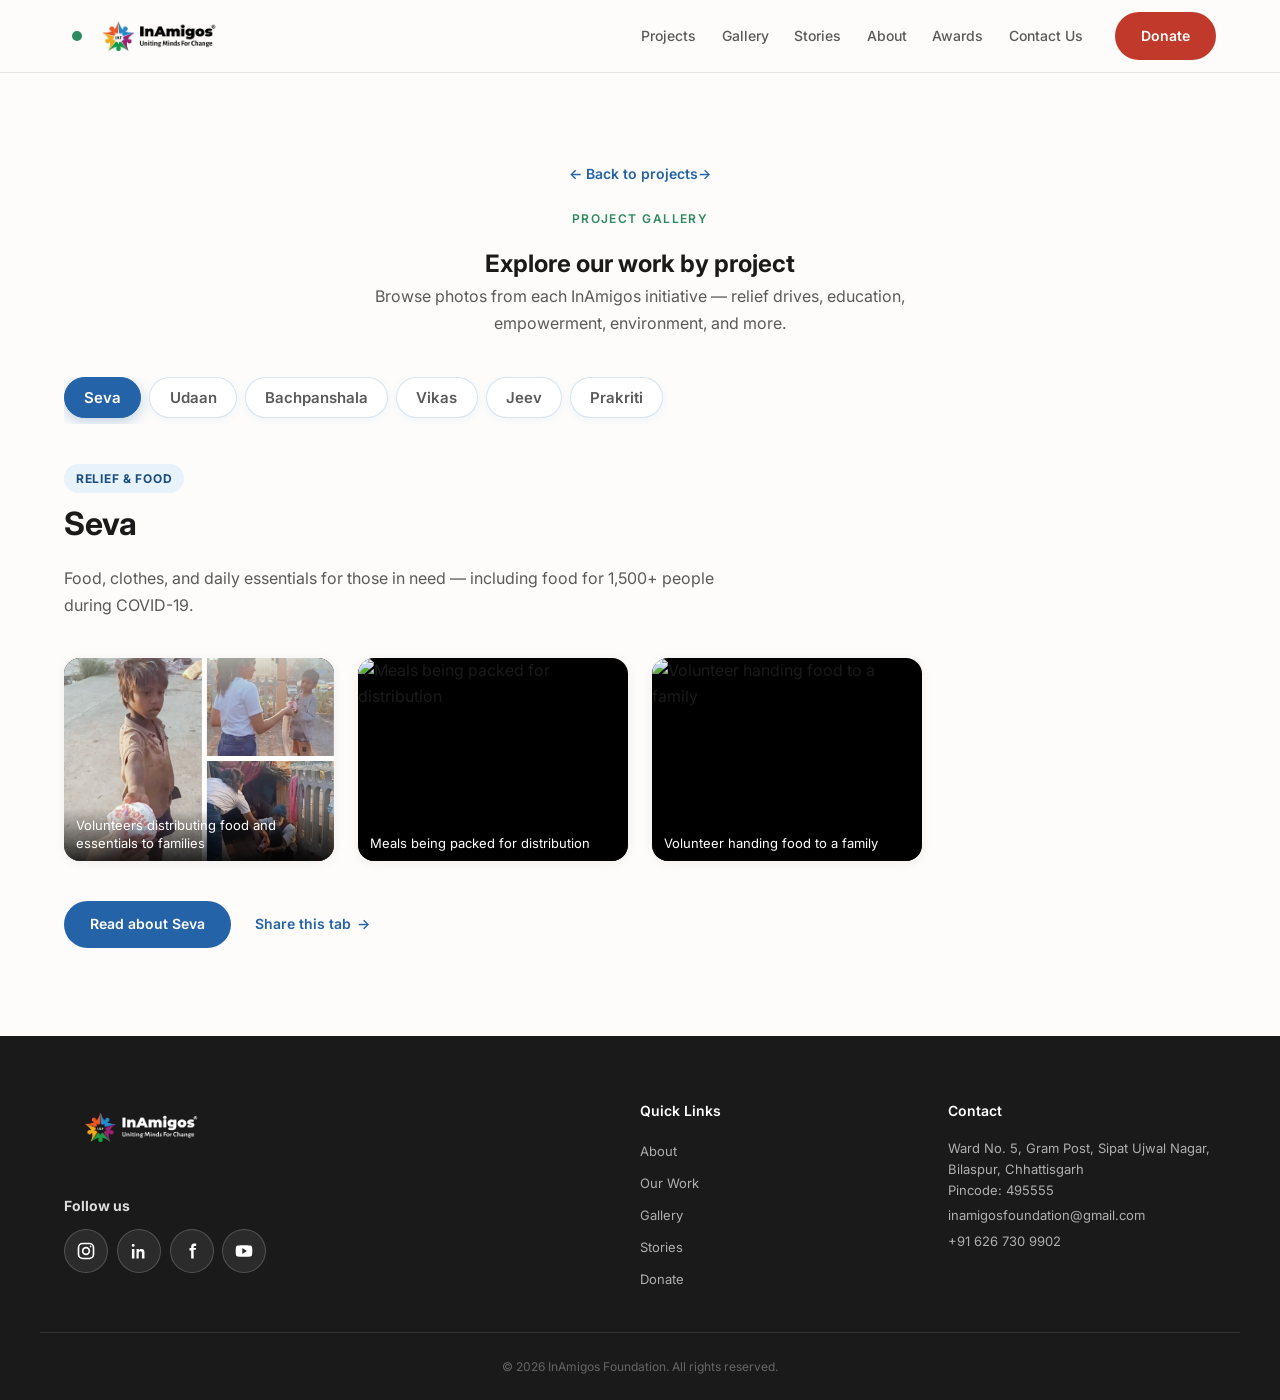
==== gallery.html @ 07117589 "Redesign project tiles, add gallery page, and highlight Join our community social section. Unify Wha" ====
<!doctype html>
<html lang="en">
    <head>
        <meta charset="UTF-8" />
        <meta name="viewport" content="width=device-width, initial-scale=1.0" />
        <meta
            name="description"
            content="Browse photos from InAmigos Foundation projects — relief, education, empowerment, environment, and more."
        />
        <title>Project Gallery — InAmigos Foundation</title>
        <link rel="stylesheet" href="styles.css" />
        <link rel="preconnect" href="https://fonts.googleapis.com" />
        <link rel="preconnect" href="https://fonts.gstatic.com" crossorigin />
        <link
            href="https://fonts.googleapis.com/css2?family=Inter:wght@400;500;600;700&display=swap"
            rel="stylesheet"
        />
    </head>
    <body>
        <a class="skip-link" href="#main-content">Skip to main content</a>

        <header class="site-header">
            <nav class="nav container" aria-label="Primary navigation">
                <a class="nav__logo" href="index.html" aria-label="InAmigos — Home">
                    <span class="nav__logo-mark" aria-hidden="true"></span>
                    <img
                        src="./assets/logo/logo-light.png"
                        alt="InAmigos Foundation logo"
                        class="logo"
                    />
                </a>

                <div class="nav__right">
                    <ul class="nav__links">
                        <li><a href="index.html#projects">Projects</a></li>
                        <li><a href="gallery.html" aria-current="page">Gallery</a></li>
                        <li><a href="stories.html">Stories</a></li>
                        <li><a href="index.html#about">About</a></li>
                        <li><a href="index.html#awards">Awards</a></li>
                        <li><a href="index.html#contact">Contact Us</a></li>
                    </ul>
                    <a href="index.html#donate-form" class="btn btn--pill btn--red"
                        >Donate</a
                    >
                </div>

                <button
                    class="nav__menu-btn"
                    aria-label="Open menu"
                    aria-expanded="false"
                    aria-controls="mobile-menu"
                    type="button"
                >
                    <span></span><span></span><span></span>
                </button>
            </nav>

            <div class="mobile-menu" id="mobile-menu" hidden>
                <ul class="mobile-menu__links">
                    <li><a href="index.html">Home</a></li>
                    <li><a href="index.html#projects">Projects</a></li>
                    <li><a href="gallery.html">Gallery</a></li>
                    <li><a href="stories.html">Stories</a></li>
                    <li><a href="index.html#about">About</a></li>
                    <li><a href="index.html#awards">Awards</a></li>
                    <li><a href="index.html#contact">Contact Us</a></li>
                </ul>
                <a
                    href="index.html#donate-form"
                    class="btn btn--pill btn--red btn--block"
                    >Donate</a
                >
            </div>
        </header>

        <main id="main-content">
            <!--
                Tabs and photos are generated from PROJECTS in projects-data.js.
                To add photos: use each project's "gallery" field.
            -->
            <section
                class="section gallery-page"
                aria-labelledby="gallery-page-heading"
            >
                <div class="container">
                    <header
                        class="section__header section__header--center gallery-page__header"
                    >
                        <a class="gallery-page__back link-arrow" href="index.html#projects"
                            >← Back to projects</a
                        >
                        <div id="gallery-page-header"></div>
                    </header>

                    <nav
                        id="gallery-tabs"
                        class="gallery-tabs"
                        role="tablist"
                        aria-label="Project gallery tabs"
                    ></nav>

                    <div id="gallery-panels" class="gallery-panels"></div>
                </div>
            </section>
        </main>

        <footer class="site-footer">
            <div class="container footer__inner">
                <div class="footer__brand">
                    <a class="nav__logo" href="index.html" aria-label="InAmigos — Home">
                        <img
                            src="./assets/logo/logo-dark.jpg"
                            alt="InAmigos Foundation logo"
                            class="logo logo--footer"
                        />
                    </a>
                    <div id="footer-social" class="footer__social"></div>
                </div>
                <div class="footer__links">
                    <h3>Quick Links</h3>
                    <ul>
                        <li><a href="index.html#about">About</a></li>
                        <li><a href="index.html#projects">Our Work</a></li>
                        <li><a href="gallery.html">Gallery</a></li>
                        <li><a href="stories.html">Stories</a></li>
                        <li><a href="index.html#donate-form">Donate</a></li>
                    </ul>
                </div>
                <div class="footer__contact">
                    <h3>Contact</h3>
                    <address>
                        <p>
                            Ward No. 5, Gram Post, Sipat Ujwal Nagar,<br />
                            Bilaspur, Chhattisgarh<br />
                            Pincode: 495555
                        </p>
                        <p>
                            <a href="mailto:inamigosfoundation@gmail.com"
                                >inamigosfoundation@gmail.com</a
                            >
                        </p>
                        <p><a href="tel:+916267309902">+91 626 730 9902</a></p>
                    </address>
                </div>
            </div>
            <div class="footer__bottom container">
                <p>&copy; 2026 InAmigos Foundation. All rights reserved.</p>
            </div>
        </footer>

        <script src="./projects-data.js"></script>
        <script src="./scripts.js"></script>
        <script src="./gallery-page.js"></script>
    </body>
</html>
---- styles.css ----
/* ==========================================================================
   KindRoot — NGO Awareness (Bento Grid + KindRoot-inspired UI)
   ========================================================================== */

/* --- Design Tokens (Color Psychology) --- */
:root {
    /* Green — growth, hope, sustainability */
    --color-green: #2d8a5e;
    --color-green-light: #e8f5ef;
    --color-green-dark: #1f6b47;

    /* Blue — trust, calm, reliability */
    --color-blue: #2563a8;
    --color-blue-light: #e8f2fa;
    --color-blue-dark: #1a4d80;

    /* Yellow — optimism, warmth, empowerment */
    --color-yellow: #d4a017;
    --color-yellow-light: #fef9e7;
    --color-yellow-dark: #b8860b;

    /* Red — urgency, compassion, action */
    --color-red: #c0392b;
    --color-red-light: #fdecea;
    --color-red-dark: #962d22;

    /* Light accent tints — for colored text over dark photos */
    --accent-text-green: #79e3ad;
    --accent-text-blue: #8cc2f7;
    --accent-text-yellow: #ffd24d;
    --accent-text-red: #ff9d90;

    /* Black — authority, professionalism */
    --color-black: #1a1a1a;
    --color-black-soft: #2d2d2d;

    --color-bg: #fdfcfb;
    --color-bg-white: #ffffff;
    --color-text: var(--color-black);
    --color-text-muted: #5a5a5a;
    --color-text-light: #888888;
    --color-dark: var(--color-black);
    --color-border: #e5e5e5;

    --font: "Inter", system-ui, sans-serif;

    --space-xs: 0.5rem;
    --space-sm: 1rem;
    --space-md: 1.5rem;
    --space-lg: 2.5rem;
    --space-xl: 4rem;
    --space-2xl: 5.5rem;

    --radius-sm: 8px;
    --radius-md: 16px;
    --radius-lg: 24px;
    --radius-pill: 999px;

    --max-width: 1200px;
    --header-height: 72px;
    --breadcrumb-height: 44px;
    --header-offset: var(--header-height);

    --transition: 0.25s ease;
    --shadow-sm: 0 2px 12px rgba(0, 0, 0, 0.06);
    --shadow-md: 0 8px 32px rgba(0, 0, 0, 0.08);
}

/* --- Reset & Base --- */
*,
*::before,
*::after {
    box-sizing: border-box;
    margin: 0;
    padding: 0;
}

html {
    scroll-behavior: smooth;
    scroll-padding-top: var(--header-offset);
}

body {
    font-family: var(--font);
    font-size: 1rem;
    line-height: 1.6;
    color: var(--color-text);
    background-color: var(--color-bg);
    -webkit-font-smoothing: antialiased;
}

img {
    display: block;
    max-width: 100%;
    height: auto;
}

a {
    color: inherit;
    text-decoration: none;
}

ul {
    list-style: none;
}

address {
    font-style: normal;
}

.visually-hidden {
    position: absolute;
    width: 1px;
    height: 1px;
    padding: 0;
    margin: -1px;
    overflow: hidden;
    clip: rect(0, 0, 0, 0);
    white-space: nowrap;
    border: 0;
}

/* --- Accessibility --- */
.skip-link {
    position: fixed;
    top: var(--space-sm);
    left: var(--space-sm);
    z-index: 10000;
    padding: 0.5rem 0.85rem;
    background: var(--color-blue-dark);
    color: var(--color-bg-white);
    border-radius: var(--radius-sm);
    font-size: 0.875rem;
    font-weight: 600;
    text-decoration: none;
    box-shadow: 0 4px 16px rgba(26, 77, 128, 0.25);
    clip: rect(0 0 0 0);
    clip-path: inset(50%);
    width: 1px;
    height: 1px;
    overflow: hidden;
    white-space: nowrap;
    border: 0;
}

.skip-link:focus-visible {
    clip: auto;
    clip-path: none;
    width: auto;
    height: auto;
    overflow: visible;
    white-space: normal;
}

/* --- Layout --- */
.container {
    width: 100%;
    max-width: var(--max-width);
    margin-inline: auto;
    padding-inline: var(--space-md);
}

.section {
    padding-block: var(--space-2xl);
}

.section__header {
    max-width: 560px;
    margin-bottom: var(--space-xl);
}

.section__header--center {
    max-width: 600px;
    margin-inline: auto;
    text-align: center;
}

.eyebrow {
    font-size: 0.75rem;
    font-weight: 600;
    letter-spacing: 0.12em;
    text-transform: uppercase;
    color: var(--color-green);
    margin-bottom: var(--space-sm);
}

.section__header h2,
.hero h1,
.cta__content h2 {
    font-size: clamp(1.875rem, 4vw, 2.75rem);
    font-weight: 700;
    line-height: 1.15;
    letter-spacing: -0.02em;
    margin-bottom: var(--space-sm);
}

.section__intro {
    font-size: 1rem;
    color: var(--color-text-muted);
    line-height: 1.7;
}

/* --- Buttons & Links --- */
.btn {
    display: inline-flex;
    align-items: center;
    justify-content: center;
    gap: 0.5rem;
    font-family: var(--font);
    font-size: 0.875rem;
    font-weight: 600;
    border: 2px solid transparent;
    cursor: pointer;
    transition:
        background-color var(--transition),
        color var(--transition),
        border-color var(--transition),
        transform var(--transition);
}

.btn--block {
    width: 100%;
}

.btn:hover {
    transform: translateY(-1px);
}

.btn--pill {
    padding: 0.65rem 1.5rem;
    border-radius: var(--radius-pill);
}

.btn--dark {
    background-color: var(--color-black);
    color: var(--color-bg-white);
}

.btn--dark:hover {
    background-color: var(--color-black-soft);
    color: var(--color-bg-white);
}

.btn--red {
    background-color: var(--color-red);
    color: var(--color-bg-white);
}

.btn--red:hover {
    background-color: var(--color-red-dark);
    color: var(--color-bg-white);
}

.btn--green {
    background-color: var(--color-green);
    color: var(--color-bg-white);
}

.btn--green:hover {
    background-color: var(--color-green-dark);
    color: var(--color-bg-white);
}

.btn--blue {
    background-color: var(--color-blue);
    color: var(--color-bg-white);
}

.btn--blue:hover {
    background-color: var(--color-blue-dark);
    color: var(--color-bg-white);
}

.btn--yellow {
    background-color: var(--color-yellow);
    color: var(--color-black);
}

.btn--yellow:hover {
    background-color: var(--color-yellow-dark);
    color: var(--color-black);
}

.btn--outline {
    background-color: transparent;
    color: var(--color-black);
    border-color: var(--color-border);
}

.btn--outline:hover {
    border-color: var(--color-black);
    color: var(--color-black);
}

.link-arrow {
    display: inline-flex;
    align-items: center;
    gap: 0.35rem;
    font-size: 0.875rem;
    font-weight: 600;
    color: var(--color-blue);
    transition:
        gap var(--transition),
        color var(--transition);
}

.link-arrow::after {
    content: "→";
    transition: transform var(--transition);
}

.link-arrow:hover {
    gap: 0.6rem;
    color: var(--color-green-dark);
}

.link-arrow:hover::after {
    transform: translateX(2px);
}

.link-arrow--light {
    color: var(--color-bg-white);
}

/* --- Header --- */
.site-header {
    position: sticky;
    top: 0;
    z-index: 100;
    background-color: rgba(253, 252, 251, 0.92);
    backdrop-filter: blur(12px);
    border-bottom: 1px solid var(--color-border);
}

.nav {
    display: flex;
    align-items: center;
    justify-content: space-between;
    height: var(--header-height);
    gap: var(--space-md);
}

.nav__logo {
    display: flex;
    align-items: center;
    gap: 0.5rem;
    min-height: 44px;
    min-width: 44px;
    padding: 0.35rem 0.5rem;
    font-size: 1.25rem;
    font-weight: 700;
    letter-spacing: -0.02em;
    color: var(--color-black);
    border-radius: var(--radius-sm);
}

.nav__logo-mark {
    width: 10px;
    height: 10px;
    border-radius: 50%;
    background-color: var(--color-green);
    flex-shrink: 0;
}

.nav__logo:hover {
    opacity: 0.75;
}

.nav__links {
    display: flex;
    align-items: center;
    gap: clamp(1rem, 2vw, var(--space-lg));
}

.nav__links a {
    font-size: 0.875rem;
    font-weight: 500;
    white-space: nowrap;
    color: var(--color-text-muted);
    transition: color var(--transition);
}

.nav__links a:hover {
    color: var(--color-green);
}

.nav__label {
    font-size: 0.875rem;
    font-weight: 500;
    white-space: nowrap;
    color: var(--color-text-muted);
    opacity: 0.72;
    cursor: default;
    user-select: none;
}

.nav__right {
    display: flex;
    align-items: center;
    gap: clamp(1rem, 2.5vw, var(--space-lg));
}

.nav__menu-btn {
    display: none;
    flex-direction: column;
    justify-content: center;
    gap: 4px;
    width: 42px;
    height: 42px;
    padding: 0;
    background: none;
    border: 1px solid var(--color-border);
    border-radius: 50%;
    cursor: pointer;
    justify-self: end;
}

.nav__menu-btn span {
    display: block;
    width: 18px;
    height: 2px;
    border-radius: 2px;
    margin-inline: auto;
    background-color: var(--color-text);
    transition:
        transform var(--transition),
        opacity var(--transition);
}

.nav__menu-btn.is-open span:nth-child(1) {
    transform: translateY(6px) rotate(45deg);
}

.nav__menu-btn.is-open span:nth-child(2) {
    opacity: 0;
}

.nav__menu-btn.is-open span:nth-child(3) {
    transform: translateY(-6px) rotate(-45deg);
}

/* --- Mobile dropdown menu --- */
.mobile-menu {
    padding: var(--space-md) var(--space-md) var(--space-lg);
    background-color: var(--color-bg-white);
    border-bottom: 1px solid var(--color-border);
    box-shadow: var(--shadow-md);
}

.mobile-menu[hidden] {
    display: none;
}

.mobile-menu__links {
    display: flex;
    flex-direction: column;
    gap: 0.25rem;
    margin-bottom: var(--space-md);
}

.mobile-menu__links a {
    display: block;
    padding: 0.65rem 0.5rem;
    font-size: 1rem;
    font-weight: 500;
    color: var(--color-text);
    border-radius: var(--radius-sm);
    transition:
        background-color var(--transition),
        color var(--transition);
}

.mobile-menu__links a:hover {
    background-color: var(--color-green-light);
    color: var(--color-green-dark);
}

.mobile-menu__links .nav__label {
    display: block;
    padding: 0.65rem 0.5rem;
    font-size: 1rem;
    font-weight: 500;
    color: var(--color-text-muted);
    opacity: 0.72;
    cursor: default;
    user-select: none;
}

/* --- Mobile section breadcrumbs --- */
.section-breadcrumbs {
    display: none;
}

.section-breadcrumbs__scroll {
    position: relative;
    overflow-x: auto;
    overflow-y: hidden;
    -webkit-overflow-scrolling: touch;
    scrollbar-width: none;
    mask-image: linear-gradient(
        to right,
        transparent,
        #000 12px,
        #000 calc(100% - 12px),
        transparent
    );
}

.section-breadcrumbs__scroll::-webkit-scrollbar {
    display: none;
}

.section-breadcrumbs__list {
    display: flex;
    align-items: center;
    gap: 0.35rem;
    min-width: min-content;
    padding: 0.45rem var(--space-md);
    margin: 0;
    list-style: none;
}

.section-breadcrumbs__item {
    flex-shrink: 0;
}

.section-breadcrumbs__link {
    display: inline-flex;
    align-items: center;
    min-height: 32px;
    padding: 0.35rem 0.75rem;
    font-size: 0.75rem;
    font-weight: 600;
    letter-spacing: 0.02em;
    white-space: nowrap;
    color: var(--color-text-muted);
    background: rgba(255, 255, 255, 0.7);
    border: 1px solid var(--color-border);
    border-radius: var(--radius-pill);
    transition:
        color var(--transition),
        background var(--transition),
        border-color var(--transition),
        box-shadow var(--transition);
}

.section-breadcrumbs__link:hover {
    color: var(--color-green-dark);
    border-color: rgba(45, 138, 94, 0.35);
}

.section-breadcrumbs__link.is-active {
    color: var(--color-bg-white);
    background: linear-gradient(
        135deg,
        var(--color-green) 0%,
        var(--color-green-dark) 100%
    );
    border-color: transparent;
    box-shadow: 0 4px 14px rgba(45, 138, 94, 0.28);
}

.section-breadcrumbs__sep {
    flex-shrink: 0;
    font-size: 0.6875rem;
    font-weight: 700;
    color: var(--color-text-light);
    opacity: 0.55;
    user-select: none;
    pointer-events: none;
}

/* --- Hero --- */
.hero {
    position: relative;
    overflow: hidden;
    padding-block: var(--space-lg) var(--space-xl);
    background: linear-gradient(
        128deg,
        var(--color-yellow-light) 0%,
        #fdfbf5 35%,
        var(--color-blue-light) 100%
    );
}

.hero--split::before {
    content: "";
    position: absolute;
    inset: 0;
    pointer-events: none;
    background:
        radial-gradient(
            ellipse 65% 55% at 12% 45%,
            rgba(255, 210, 77, 0.28) 0%,
            transparent 68%
        ),
        radial-gradient(
            ellipse 55% 50% at 88% 55%,
            rgba(37, 99, 168, 0.12) 0%,
            transparent 70%
        );
}

.hero--split {
    display: flex;
    align-items: center;
}

.hero__split {
    position: relative;
    z-index: 1;
    display: grid;
    grid-template-columns: 1fr 1fr;
    align-items: start;
    gap: clamp(1.25rem, 4vw, 3rem);
}

.hero__content {
    position: relative;
    max-width: 38rem;
    padding: clamp(1.25rem, 3vw, 2rem);
    background: rgba(255, 255, 255, 0.88);
    backdrop-filter: blur(10px);
    border-radius: var(--radius-lg);
    border: 1px solid rgba(192, 57, 43, 0.12);
    box-shadow: 0 20px 50px rgba(192, 57, 43, 0.1);
}

.hero__content::after {
    content: "";
    position: absolute;
    left: 0;
    top: 0;
    bottom: 0;
    width: 5px;
    border-radius: var(--radius-lg) 0 0 var(--radius-lg);
    background: linear-gradient(
        180deg,
        var(--color-red) 0%,
        var(--color-yellow) 100%
    );
    pointer-events: none;
}

/* Blue chip = trust; yellow dot = optimism (Von Restorff — distinct marker) */
.hero__eyebrow {
    display: inline-flex;
    align-items: center;
    gap: 0.5rem;
    margin-bottom: var(--space-md);
    padding: 0.45rem 1rem;
    font-size: 0.8125rem;
    font-weight: 700;
    letter-spacing: 0.08em;
    text-transform: uppercase;
    color: var(--color-blue-dark);
    background: linear-gradient(
        135deg,
        #fff 0%,
        var(--color-blue-light) 100%
    );
    border: 1px solid rgba(37, 99, 168, 0.25);
    border-radius: var(--radius-pill);
    box-shadow: 0 4px 16px rgba(37, 99, 168, 0.12);
}

.hero__eyebrow-dot {
    width: 8px;
    height: 8px;
    border-radius: 50%;
    background-color: var(--color-yellow);
    box-shadow: 0 0 0 4px rgba(255, 210, 77, 0.35);
    animation: hero-pulse-dot 2.5s ease-in-out infinite;
}

@keyframes hero-pulse-dot {
    0%,
    100% {
        transform: scale(1);
        opacity: 1;
    }
    50% {
        transform: scale(1.25);
        opacity: 0.9;
    }
}

.hero__content h1 {
    font-size: clamp(2.35rem, 6vw, 4.25rem);
    font-weight: 800;
    line-height: 1;
    letter-spacing: -0.04em;
    margin-bottom: var(--space-md);
}

/* Red primer = urgency to act; yellow payoff = optimistic reward (peak-end rule) */
.hero__heading-line {
    display: inline-block;
    font-size: 0.42em;
    font-weight: 800;
    letter-spacing: 0.14em;
    text-transform: uppercase;
    margin-bottom: 0.45em;
}

.hero__heading-line--action {
    padding: 0.35em 0.85em 0.35em 0.75em;
    color: var(--color-red-dark);
    background: linear-gradient(
        135deg,
        var(--color-red-light) 0%,
        #fff 55%,
        rgba(255, 210, 77, 0.2) 100%
    );
    border: 2px solid rgba(192, 57, 43, 0.35);
    border-left: 4px solid var(--color-red);
    border-radius: var(--radius-pill);
    box-shadow:
        0 4px 18px rgba(192, 57, 43, 0.22),
        inset 0 1px 0 rgba(255, 255, 255, 0.85);
}

.hero__heading-line--action::before {
    content: "●";
    display: inline-block;
    margin-right: 0.45em;
    font-size: 0.55em;
    color: var(--color-red);
    vertical-align: middle;
    animation: hero-pulse-dot 2.5s ease-in-out infinite;
}

/* Yellow block = Von Restorff salience; red ring = urgency anchor */
.hero__heading-accent {
    display: block;
    line-height: 1.02;
    margin-top: 0.05em;
}

.hero__heading-accent-inner {
    display: inline-block;
    padding: 0.08em 0.38em 0.12em;
    font-size: 1.05em;
    font-weight: 900;
    letter-spacing: -0.03em;
    text-transform: lowercase;
    border-radius: 0.18em;
    transform: rotate(-1.5deg);
}

.hero__heading-accent-inner--impact {
    color: var(--color-red-dark);
    background: linear-gradient(
        145deg,
        #fff176 0%,
        var(--color-yellow) 38%,
        #ffb300 100%
    );
    box-shadow:
        0 10px 32px rgba(212, 160, 23, 0.45),
        0 0 0 3px var(--color-red),
        inset 0 -3px 0 rgba(184, 134, 11, 0.35),
        inset 0 2px 0 rgba(255, 255, 255, 0.55);
    animation: hero-impact-glow 3s ease-in-out infinite;
}

@keyframes hero-impact-glow {
    0%,
    100% {
        box-shadow:
            0 10px 32px rgba(212, 160, 23, 0.45),
            0 0 0 3px var(--color-red),
            inset 0 -3px 0 rgba(184, 134, 11, 0.35),
            inset 0 2px 0 rgba(255, 255, 255, 0.55);
    }
    50% {
        box-shadow:
            0 14px 40px rgba(212, 160, 23, 0.55),
            0 0 0 3px var(--color-red),
            0 0 24px rgba(255, 210, 77, 0.45),
            inset 0 -3px 0 rgba(184, 134, 11, 0.35),
            inset 0 2px 0 rgba(255, 255, 255, 0.55);
    }
}

.hero__message {
    margin-bottom: var(--space-md);
    padding: var(--space-sm) var(--space-md);
    background: linear-gradient(
        135deg,
        rgba(232, 242, 250, 0.7) 0%,
        rgba(255, 255, 255, 0.9) 100%
    );
    border-left: 4px solid var(--color-blue);
    border-radius: 0 var(--radius-md) var(--radius-md) 0;
    box-shadow: 0 4px 16px rgba(37, 99, 168, 0.08);
}

.hero__subheading {
    font-size: clamp(1.125rem, 2.2vw, 1.3125rem);
    line-height: 1.75;
    color: #2a3530;
    margin: 0;
    max-width: none;
}

.hero__subheading .hero__highlight {
    font-weight: 800;
}

.hero__highlight--blue {
    color: var(--color-blue-dark);
    text-decoration: underline;
    text-decoration-color: rgba(37, 99, 168, 0.35);
    text-underline-offset: 3px;
}

.hero__highlight--yellow {
    color: #8a6508;
    padding: 0 0.15em;
    background: linear-gradient(
        to top,
        rgba(255, 210, 77, 0.65) 0%,
        rgba(255, 210, 77, 0.65) 55%,
        transparent 55%
    );
}

/* Specificity hook — causal arrow + short line (processing fluency) */
.hero__hook {
    display: flex;
    align-items: flex-start;
    gap: 0.5rem;
    margin-bottom: var(--space-lg);
    padding: 0.55rem 0.85rem;
    font-size: 0.9375rem;
    font-weight: 700;
    line-height: 1.5;
    color: var(--color-blue-dark);
    background: var(--color-yellow-light);
    border: 1px dashed rgba(212, 160, 23, 0.45);
    border-radius: var(--radius-md);
}

.hero__hook-icon {
    flex-shrink: 0;
    font-size: 1.125rem;
    font-weight: 800;
    color: var(--color-yellow-dark);
    line-height: 1.3;
}

.hero__actions {
    display: flex;
    flex-wrap: wrap;
    align-items: center;
    gap: var(--space-md);
}

/* --- Social banner (contextual mid-page + former hero strip) --- */
.social-banner {
    margin-top: var(--space-xl);
    padding: var(--space-md) var(--space-lg);
    background: rgba(255, 255, 255, 0.72);
    border: 1px solid rgba(37, 99, 168, 0.12);
    border-radius: var(--radius-lg);
    box-shadow: 0 4px 20px rgba(37, 99, 168, 0.06);
}

.social-banner--stories {
    grid-column: 1 / -1;
}

.social-banner--featured {
    margin-top: 0;
}

/* --- Follow the journey — standalone social section --- */
.social-section {
    position: relative;
    padding: clamp(2.5rem, 6vw, 4rem) 0;
    scroll-margin-top: var(--header-offset);
    background: linear-gradient(
        135deg,
        var(--color-green-light) 0%,
        rgba(255, 255, 255, 0.92) 42%,
        var(--color-blue-light) 100%
    );
    overflow: hidden;
    isolation: isolate;
}

.social-section::before,
.social-section::after {
    content: "";
    position: absolute;
    border-radius: 50%;
    pointer-events: none;
    z-index: 0;
}

.social-section::before {
    top: -4rem;
    left: -3rem;
    width: 14rem;
    height: 14rem;
    background: radial-gradient(
        circle,
        rgba(45, 138, 94, 0.18) 0%,
        transparent 70%
    );
}

.social-section::after {
    right: -2rem;
    bottom: -3rem;
    width: 16rem;
    height: 16rem;
    background: radial-gradient(
        circle,
        rgba(37, 99, 168, 0.14) 0%,
        transparent 72%
    );
}

.social-section .container {
    position: relative;
    z-index: 1;
}

.social-section .social-banner {
    position: relative;
    margin-top: 0;
    padding: clamp(1.75rem, 4vw, 2.85rem) clamp(1.35rem, 4vw, 3rem);
    background: rgba(255, 255, 255, 0.96);
    border: 2px solid rgba(45, 138, 94, 0.22);
    border-radius: calc(var(--radius-lg) + 4px);
    box-shadow:
        0 2px 4px rgba(0, 0, 0, 0.03),
        0 16px 40px rgba(37, 99, 168, 0.14),
        0 0 0 1px rgba(255, 255, 255, 0.65) inset;
    overflow: hidden;
    animation: social-section-enter 0.65s cubic-bezier(0.22, 1, 0.36, 1) both;
}

.social-section .social-banner__shine {
    position: absolute;
    inset: -40% -20%;
    background: linear-gradient(
        115deg,
        transparent 38%,
        rgba(255, 255, 255, 0.55) 50%,
        transparent 62%
    );
    transform: translateX(-120%) rotate(8deg);
    animation: social-section-shine 4.5s ease-in-out 1.2s infinite;
    pointer-events: none;
}

.social-section .social-banner__inner {
    position: relative;
    z-index: 1;
    display: flex;
    flex-direction: column;
    align-items: center;
    text-align: center;
    gap: var(--space-md);
}

.social-section__eyebrow {
    display: inline-flex;
    align-items: center;
    gap: 0.4rem;
    margin: 0 auto 0.15rem;
    padding: 0.38rem 0.9rem;
    font-size: 0.6875rem;
    font-weight: 700;
    letter-spacing: 0.12em;
    text-transform: uppercase;
    color: var(--color-green-dark);
    background: linear-gradient(
        135deg,
        rgba(45, 138, 94, 0.14) 0%,
        rgba(37, 99, 168, 0.1) 100%
    );
    border: 1px solid rgba(45, 138, 94, 0.28);
    border-radius: var(--radius-pill);
    box-shadow: 0 2px 10px rgba(45, 138, 94, 0.1);
}

.social-section__eyebrow::before {
    content: "";
    width: 7px;
    height: 7px;
    border-radius: 50%;
    background-color: var(--color-green);
    box-shadow: 0 0 0 3px rgba(45, 138, 94, 0.22);
    animation: social-section-pulse 2.4s ease-in-out infinite;
}

.social-section .social-banner__copy {
    width: 100%;
    max-width: 42rem;
}

.social-section .social-banner__title--featured {
    display: block;
    font-size: clamp(1.85rem, 4.5vw, 2.65rem);
    font-weight: 800;
    letter-spacing: -0.03em;
    line-height: 1.08;
    text-transform: none;
    color: var(--color-black);
    margin: 0 0 0.65rem;
    background: linear-gradient(
        135deg,
        var(--color-green-dark) 0%,
        var(--color-blue-dark) 100%
    );
    -webkit-background-clip: text;
    background-clip: text;
    -webkit-text-fill-color: transparent;
}

.social-section .social-banner__title--featured::before {
    display: none;
}

.social-section .social-banner__intro {
    max-width: 38ch;
    margin: 0 auto;
    font-size: clamp(1rem, 2vw, 1.125rem);
    line-height: 1.65;
    color: var(--color-text);
}

.social-section__hook {
    display: inline-flex;
    align-items: center;
    gap: 0.35rem;
    margin: 0.35rem auto 0;
    padding: 0.42rem 0.85rem;
    font-size: 0.8125rem;
    font-weight: 700;
    color: var(--color-blue-dark);
    background: var(--color-blue-light);
    border: 1px solid rgba(37, 99, 168, 0.2);
    border-radius: var(--radius-pill);
}

.social-section__hook::before {
    content: "✦";
    font-size: 0.7rem;
    color: var(--color-yellow-dark);
}

.social-section__cta-label {
    margin: 0.15rem 0 0.35rem;
    font-size: 0.75rem;
    font-weight: 700;
    letter-spacing: 0.1em;
    text-transform: uppercase;
    color: var(--color-green-dark);
}

.social-section .social-banner__nav {
    width: 100%;
    display: flex;
    justify-content: center;
    padding-top: 0.15rem;
}

.social-section .social-links--banner {
    display: inline-flex;
    flex-direction: row;
    flex-wrap: nowrap;
    align-items: center;
    justify-content: center;
    gap: clamp(0.85rem, 2.5vw, 1.25rem);
    width: auto;
    max-width: 100%;
    margin: 0 auto;
    padding: 1rem 1.5rem;
    overflow-x: auto;
    -webkit-overflow-scrolling: touch;
    scrollbar-width: thin;
    background: linear-gradient(
        180deg,
        rgba(255, 255, 255, 0.99) 0%,
        rgba(248, 252, 250, 0.98) 100%
    );
    border: 2px solid rgba(45, 138, 94, 0.28);
    border-radius: var(--radius-pill);
    box-shadow:
        inset 0 1px 0 rgba(255, 255, 255, 1),
        0 10px 32px rgba(37, 99, 168, 0.14),
        0 0 0 4px rgba(45, 138, 94, 0.06);
}

.social-section .social-links--banner .social-links__item {
    flex: 0 0 auto;
}

.social-section .social-links--banner .social-links__link {
    position: relative;
    isolation: isolate;
    width: 58px;
    height: 58px;
    min-width: 58px;
    min-height: 58px;
    color: #ffffff;
    background: var(--color-green);
    border: 2px solid rgba(255, 255, 255, 0.85);
    box-shadow: 0 6px 18px rgba(0, 0, 0, 0.14);
    transition:
        background-color var(--transition),
        border-color var(--transition),
        color var(--transition),
        transform 0.28s cubic-bezier(0.22, 1, 0.36, 1),
        box-shadow 0.28s ease;
    animation: social-icon-pop 0.55s cubic-bezier(0.22, 1, 0.36, 1) both;
}

.social-section .social-links--banner .social-links__link svg {
    width: 24px;
    height: 24px;
    filter: drop-shadow(0 1px 1px rgba(0, 0, 0, 0.12));
}

.social-section .social-links--banner .social-links__item:nth-child(1) .social-links__link {
    animation-delay: 0.08s;
}

.social-section .social-links--banner .social-links__item:nth-child(2) .social-links__link {
    animation-delay: 0.16s;
}

.social-section .social-links--banner .social-links__item:nth-child(3) .social-links__link {
    animation-delay: 0.24s;
}

.social-section .social-links--banner .social-links__item:nth-child(4) .social-links__link {
    animation-delay: 0.32s;
}

.social-section .social-links--banner .social-links__item:nth-child(5) .social-links__link {
    animation-delay: 0.4s;
}

.social-section .social-links--banner .social-links__link::after {
    content: "";
    position: absolute;
    inset: -5px;
    border-radius: 50%;
    opacity: 0;
    z-index: -1;
    transition: opacity 0.28s ease;
}

.social-section .social-links--banner .social-links__link:hover,
.social-section .social-links--banner .social-links__link:focus-visible {
    color: #ffffff;
    transform: translateY(-6px) scale(1.08);
    box-shadow:
        0 14px 28px rgba(0, 0, 0, 0.2),
        0 0 0 4px rgba(255, 255, 255, 0.95);
    outline: none;
}

.social-section .social-links--banner .social-links__link:hover::after,
.social-section .social-links--banner .social-links__link:focus-visible::after {
    opacity: 1;
}

.social-section .social-links--banner .social-links__link--instagram {
    background: linear-gradient(
        135deg,
        #833ab4 0%,
        #c13584 38%,
        #fd1d1d 72%,
        #fcb045 100%
    );
    border-color: rgba(255, 255, 255, 0.9);
    box-shadow: 0 8px 22px rgba(193, 53, 132, 0.38);
}

.social-section .social-links--banner .social-links__link--instagram::after {
    background: radial-gradient(
        circle,
        rgba(193, 53, 132, 0.45) 0%,
        transparent 70%
    );
}

.social-section .social-links--banner .social-links__link--facebook {
    background: linear-gradient(145deg, #1877f2 0%, #0d65d9 100%);
    border-color: rgba(255, 255, 255, 0.9);
    box-shadow: 0 8px 22px rgba(24, 119, 242, 0.38);
}

.social-section .social-links--banner .social-links__link--facebook::after {
    background: radial-gradient(
        circle,
        rgba(24, 119, 242, 0.45) 0%,
        transparent 70%
    );
}

.social-section .social-links--banner .social-links__link--linkedin {
    background: linear-gradient(145deg, #0a66c2 0%, #004182 100%);
    border-color: rgba(255, 255, 255, 0.9);
    box-shadow: 0 8px 22px rgba(10, 102, 194, 0.38);
}

.social-section .social-links--banner .social-links__link--linkedin::after {
    background: radial-gradient(
        circle,
        rgba(10, 102, 194, 0.45) 0%,
        transparent 70%
    );
}

.social-section .social-links--banner .social-links__link--youtube {
    background: linear-gradient(145deg, #ff0000 0%, #cc0000 100%);
    border-color: rgba(255, 255, 255, 0.9);
    box-shadow: 0 8px 22px rgba(255, 0, 0, 0.32);
}

.social-section .social-links--banner .social-links__link--youtube::after {
    background: radial-gradient(
        circle,
        rgba(255, 0, 0, 0.4) 0%,
        transparent 70%
    );
}

@keyframes social-icon-pop {
    from {
        opacity: 0;
        transform: translateY(0.75rem) scale(0.82);
    }
    to {
        opacity: 1;
        transform: translateY(0) scale(1);
    }
}

@keyframes social-section-enter {
    from {
        opacity: 0;
        transform: translateY(1.25rem);
    }
    to {
        opacity: 1;
        transform: translateY(0);
    }
}

@keyframes social-section-shine {
    0%,
    72% {
        transform: translateX(-120%) rotate(8deg);
    }
    100% {
        transform: translateX(120%) rotate(8deg);
    }
}

@keyframes social-section-pulse {
    0%,
    100% {
        box-shadow: 0 0 0 3px rgba(45, 138, 94, 0.22);
    }
    50% {
        box-shadow: 0 0 0 6px rgba(45, 138, 94, 0.12);
    }
}

@media (prefers-reduced-motion: reduce) {
    .social-section .social-banner,
    .social-section .social-banner__shine,
    .social-section__eyebrow::before,
    .social-section .social-links--banner .social-links__link {
        animation: none;
    }

    .social-section .social-links--banner .social-links__link:hover,
    .social-section .social-links--banner .social-links__link:focus-visible {
        transform: none;
    }
}

.social-banner--testimonials {
    margin-top: 0;
}

.social-banner__inner {
    display: flex;
    flex-direction: column;
    align-items: flex-start;
    gap: 0.85rem;
}

.social-banner__copy {
    width: 100%;
    min-width: 0;
}

.social-banner__title {
    display: inline-flex;
    align-items: center;
    gap: 0.4rem;
    margin: 0 0 0.35rem;
    font-size: 0.8125rem;
    font-weight: 700;
    letter-spacing: 0.1em;
    text-transform: uppercase;
    color: var(--color-green-dark);
    line-height: 1.3;
}

.social-banner__title::before {
    content: "";
    flex-shrink: 0;
    width: 7px;
    height: 7px;
    border-radius: 50%;
    background-color: var(--color-green);
    box-shadow: 0 0 0 3px rgba(45, 138, 94, 0.2);
}

.social-banner__intro {
    margin: 0;
    max-width: 42ch;
    font-size: 0.875rem;
    line-height: 1.55;
    color: var(--color-text-muted);
}

.social-banner__nav {
    width: 100%;
}

.social-links--banner {
    display: flex;
    flex-direction: row;
    flex-wrap: wrap;
    align-items: center;
    gap: 0.55rem;
    margin: 0;
    padding: 0;
    list-style: none;
}

.social-links--banner .social-links__item {
    flex: 0 0 auto;
}

.social-links--banner .social-links__link {
    position: relative;
    display: inline-flex;
    align-items: center;
    justify-content: center;
    width: 44px;
    height: 44px;
    min-width: 44px;
    min-height: 44px;
    padding: 0;
    color: var(--color-text-muted);
    background: rgba(255, 255, 255, 0.95);
    border: 1.5px solid rgba(37, 99, 168, 0.16);
    border-radius: 50%;
    box-shadow: 0 2px 8px rgba(37, 99, 168, 0.08);
    touch-action: manipulation;
    -webkit-tap-highlight-color: rgba(37, 99, 168, 0.15);
    cursor: pointer;
    text-decoration: none;
    transition:
        background-color var(--transition),
        border-color var(--transition),
        color var(--transition),
        transform var(--transition),
        box-shadow var(--transition);
}

.social-links--banner .social-links__link:hover,
.social-links--banner .social-links__link:focus-visible {
    color: var(--color-bg-white);
    transform: translateY(-2px);
    box-shadow: 0 6px 16px rgba(0, 0, 0, 0.12);
    outline: none;
}

.social-links--banner .social-links__link:active {
    transform: translateY(0);
}

.social-links--banner .social-links__link--instagram:hover,
.social-links--banner .social-links__link--instagram:focus-visible {
    background: #c13584;
    border-color: #c13584;
}

.social-links--banner .social-links__link--facebook:hover,
.social-links--banner .social-links__link--facebook:focus-visible {
    background: #1877f2;
    border-color: #1877f2;
}

.social-links--banner .social-links__link--linkedin:hover,
.social-links--banner .social-links__link--linkedin:focus-visible {
    background: #0a66c2;
    border-color: #0a66c2;
}

.social-links--banner .social-links__link--youtube:hover,
.social-links--banner .social-links__link--youtube:focus-visible {
    background: #ff0000;
    border-color: #ff0000;
}

.hero__visual {
    position: relative;
    display: flex;
    align-self: start;
    width: 100%;
    aspect-ratio: 3 / 2;
    line-height: 0;
    overflow: hidden;
    background: #0c0e0d;
    border-radius: var(--radius-lg);
    box-shadow: 0 16px 48px rgba(37, 99, 168, 0.14);
}

.hero__visual picture {
    display: block;
    flex: 1;
    width: 100%;
    height: 100%;
    min-height: 0;
}

.hero__photo {
    display: block;
    width: 100%;
    height: 100%;
    object-fit: contain;
    object-position: center;
    border-radius: 0;
    box-shadow: none;
}

@media (min-width: 769px) {
    .hero__split {
        grid-template-columns: minmax(0, 1fr) minmax(0, 1.12fr);
    }
}

/* --- About — Mission, Vision & Values --- */
.about {
    background: linear-gradient(
        180deg,
        var(--color-bg-white) 0%,
        var(--color-green-light) 40%,
        var(--color-blue-light) 100%
    );
}

.about__header {
    max-width: 640px;
    margin-inline: auto;
    margin-bottom: var(--space-xl);
}

.about__intro {
    max-width: 52ch;
    margin-inline: auto;
}

.about__hook {
    display: inline-flex;
    align-items: center;
    gap: 0.5rem;
    margin-top: var(--space-md);
    padding: 0.45rem 1rem;
    font-size: 0.875rem;
    font-weight: 700;
    letter-spacing: 0.03em;
    color: var(--color-blue-dark);
    background: rgba(255, 255, 255, 0.92);
    border: 1px solid rgba(37, 99, 168, 0.2);
    border-radius: var(--radius-pill);
    box-shadow: 0 4px 16px rgba(37, 99, 168, 0.1);
}

.about__hook-dot {
    width: 8px;
    height: 8px;
    border-radius: 50%;
    background-color: var(--color-green);
    box-shadow: 0 0 0 3px rgba(45, 138, 94, 0.25);
}

.about__pillars {
    display: grid;
    grid-template-columns: repeat(2, 1fr);
    gap: var(--space-md);
}

.about-pillar {
    position: relative;
    display: flex;
    gap: var(--space-md);
    padding: var(--space-lg);
    background: rgba(255, 255, 255, 0.92);
    border: 1px solid var(--color-border);
    border-radius: var(--radius-md);
    box-shadow: 0 4px 24px rgba(0, 0, 0, 0.06);
    overflow: hidden;
    transition:
        transform var(--transition),
        box-shadow var(--transition),
        border-color var(--transition);
}

.about-pillar::before {
    content: "";
    position: absolute;
    top: 0;
    left: 0;
    width: 5px;
    height: 100%;
    background-color: var(--color-green);
}

.about-pillar--blue::before {
    background-color: var(--color-blue);
}

.about-pillar--yellow::before {
    background-color: var(--color-yellow);
}

.about-pillar:hover {
    transform: translateY(-4px);
    box-shadow: 0 12px 36px rgba(0, 0, 0, 0.1);
}

.about-pillar--green:hover {
    border-color: var(--color-green);
}

.about-pillar--blue:hover {
    border-color: var(--color-blue);
}

.about-pillar--yellow:hover {
    border-color: var(--color-yellow);
}

.about-pillar--featured {
    grid-column: 1 / -1;
    padding: var(--space-lg) var(--space-xl);
    background: linear-gradient(
        135deg,
        rgba(255, 255, 255, 0.98) 0%,
        var(--color-green-light) 100%
    );
}

.about-pillar--featured .about-pillar__icon {
    width: 3.5rem;
    height: 3.5rem;
    font-size: 1.5rem;
}

.about-pillar--featured h3 {
    font-size: 1.5rem;
}

.about-pillar__icon {
    flex-shrink: 0;
    display: flex;
    align-items: center;
    justify-content: center;
    width: 2.75rem;
    height: 2.75rem;
    font-size: 1.125rem;
    font-weight: 800;
    color: var(--color-green-dark);
    background: var(--color-green-light);
    border-radius: 50%;
    box-shadow: inset 0 0 0 2px rgba(45, 138, 94, 0.15);
}

.about-pillar--blue .about-pillar__icon {
    color: var(--color-blue-dark);
    background: var(--color-blue-light);
    box-shadow: inset 0 0 0 2px rgba(37, 99, 168, 0.15);
}

.about-pillar--yellow .about-pillar__icon {
    color: var(--color-yellow-dark);
    background: var(--color-yellow-light);
    box-shadow: inset 0 0 0 2px rgba(212, 160, 23, 0.2);
}

.about-pillar__content {
    flex: 1;
    min-width: 0;
}

.about-pillar__tagline {
    display: block;
    margin-bottom: 0.25rem;
    font-size: 0.6875rem;
    font-weight: 700;
    letter-spacing: 0.1em;
    text-transform: uppercase;
    color: var(--color-text-light);
}

.about-pillar__content h3 {
    font-size: 1.25rem;
    font-weight: 800;
    letter-spacing: -0.02em;
    margin-bottom: 0.5rem;
}

.about-pillar--green .about-pillar__content h3 {
    color: var(--color-green-dark);
}

.about-pillar--blue .about-pillar__content h3 {
    color: var(--color-blue-dark);
}

.about-pillar--yellow .about-pillar__content h3 {
    color: var(--color-yellow-dark);
}

.about-pillar__content p {
    font-size: 0.9375rem;
    line-height: 1.7;
    color: var(--color-text-muted);
    margin-bottom: 0;
}

.about-pillar__body--mobile {
    display: none;
}

.about-pillar__points--mobile {
    display: none;
}

.about-pillar__points {
    margin: var(--space-sm) 0 0;
    padding: 0;
    list-style: none;
}

.about-pillar__points li {
    position: relative;
    padding-left: 1.1rem;
    font-size: 0.875rem;
    line-height: 1.65;
    color: var(--color-text-muted);
    margin-bottom: 0.35rem;
}

.about-pillar__points li::before {
    content: "";
    position: absolute;
    left: 0;
    top: 0.55em;
    width: 6px;
    height: 6px;
    border-radius: 50%;
    background-color: var(--color-yellow);
}

.about-pillar__index {
    position: absolute;
    top: var(--space-sm);
    right: var(--space-md);
    font-size: 2rem;
    font-weight: 800;
    line-height: 1;
    letter-spacing: -0.04em;
    color: var(--color-text);
    opacity: 0.06;
    pointer-events: none;
}

/* --- Projects Bento Grid --- */
.projects {
    position: relative;
    isolation: isolate;
    background-color: var(--color-green-light);
}

.projects::before {
    content: "";
    position: absolute;
    inset: 0;
    z-index: 0;
    background-image:
        linear-gradient(
            165deg,
            rgba(253, 252, 251, 0.94) 0%,
            rgba(232, 245, 239, 0.9) 45%,
            rgba(232, 242, 250, 0.9) 100%
        ),
        url("./assets/mixed/bachpanshala.jpg");
    background-size: cover;
    background-position: center 30%;
    background-repeat: no-repeat;
}

.projects .container {
    position: relative;
    z-index: 1;
}

.projects__grid {
    display: grid;
    grid-template-columns: repeat(4, 1fr);
    grid-auto-rows: 215px;
    grid-auto-flow: dense;
    gap: 10px;
    align-items: stretch;
}

.projects__grid > .bento-tile {
    height: 100%;
    min-height: 0;
}

/* Tile sizes */
.bento-tile--large {
    grid-column: span 2;
    grid-row: span 2;
}
.bento-tile--wide {
    grid-column: span 2;
}
.bento-tile--tall {
    grid-row: span 2;
}

/* What We Do — fixed desktop mosaic (balanced rows, no empty grid holes) */
@media (min-width: 1025px) {
    .projects__grid > .bento-tile--place-bachpanshala {
        grid-column: 3;
        grid-row: 1 / 3;
    }

    .projects__grid > .bento-tile--place-jeev {
        grid-column: 4;
        grid-row: 1 / 3;
    }

    .projects__grid > .bento-tile--place-vikas {
        grid-column: 3;
        grid-row: 3 / 5;
    }

    .projects__grid > .bento-tile--place-prakriti {
        grid-column: 4;
        grid-row: 3 / 5;
    }
}

/* Wide + split — full-width square image, compact text panel below */
.bento-tile--wide.bento-tile--split {
    grid-column: span 2;
    grid-row: span 3;
}

.bento-tile--wide.bento-tile--split .bento-tile__cover {
    grid-template-rows: auto auto;
    align-content: start;
    background: var(--color-green-light);
}

.bento-tile--wide.bento-tile--split .bento-tile__img {
    display: block;
    width: 100%;
    min-width: 100%;
    height: auto;
    max-height: none;
    object-fit: contain;
    object-position: center top;
}

.bento-tile--wide.bento-tile--split .bento-tile__overlay {
    padding: 0.75rem 0.85rem 0.85rem;
}

.bento-tile--wide.bento-tile--split:hover .bento-tile__img {
    transform: none;
}

@media (min-width: 1025px) {
    .projects__grid > .bento-tile--place-seva {
        grid-column: 1 / 3;
        grid-row: 1 / 3;
    }

    .projects__grid > .bento-tile--place-udaan {
        grid-column: 1 / 3;
        grid-row: 3 / 5;
    }
}

/* What We Do — full photos inside each card (no crop) */
.projects__grid .bento-tile__cover {
    background: var(--color-green-light);
}

/* What We Do — Udaan-style overlay cards (full photo + gradient text) */
.projects__grid .bento-tile:not(.bento-tile--split) .bento-tile__cover {
    background: var(--color-green-light);
}

.projects__grid .bento-tile:not(.bento-tile--split):not(.bento-tile--fit-contain) .bento-tile__img {
    object-fit: cover;
    object-position: center center;
}

.projects__grid > .bento-tile--place-seva .bento-tile__img {
    object-fit: cover;
    object-position: center 35%;
}

.projects__grid > .bento-tile--place-seva .bento-tile__cover {
    background: #141816;
}

.projects__grid .bento-tile--split .bento-tile__cover {
    position: relative;
    grid-template-rows: minmax(0, 1fr) minmax(7.25rem, auto);
}

.projects__grid .bento-tile--split .bento-tile__top {
    position: absolute;
    top: 0.75rem;
    left: 0.75rem;
    right: 0.75rem;
    margin: 0;
    z-index: 3;
    pointer-events: none;
}

.projects__grid .bento-tile--split .bento-tile__img {
    grid-row: 1;
    width: 100%;
    height: 100%;
    min-height: 0;
    max-height: 100%;
    object-fit: contain;
    object-position: center center;
}

/* Split tiles — keep text panel in grid flow (never full-card absolute overlay) */
.projects__grid .bento-tile--split .bento-tile__overlay {
    position: relative;
    inset: auto;
    grid-row: 2;
    z-index: 2;
    overflow: visible;
}

.projects__grid .bento-tile:not(.bento-tile--split) .bento-tile__cover {
    position: relative;
    min-height: 200px;
}

.projects__grid .bento-tile:not(.bento-tile--split) .bento-tile__img {
    position: absolute;
    inset: 0;
    width: 100%;
    height: 100%;
    object-fit: contain;
    z-index: 0;
}

.projects__grid .bento-tile:not(.bento-tile--split):not(.bento-tile--fit-contain) .bento-tile__img {
    object-fit: cover;
}

.projects__grid .bento-tile:not(.bento-tile--split) .bento-tile__overlay {
    z-index: 2;
}

.projects__grid .bento-tile__img {
    object-fit: contain;
    object-position: center center;
}

.projects__grid .bento-tile--wide.bento-tile--split .bento-tile__img {
    height: 100%;
    max-height: 100%;
    min-height: 0;
    width: 100%;
    object-fit: contain;
    object-position: center center;
}

/* Compact overlay copy on all What We Do tiles */
.projects__grid .bento-tile--wide:not(.bento-tile--split) .bento-tile__points,
.projects__grid .bento-tile--tall:not(.bento-tile--split) .bento-tile__points {
    display: none;
}

.projects__grid .bento-tile--wide:not(.bento-tile--split) .bento-tile__overlay p,
.projects__grid .bento-tile--tall:not(.bento-tile--split) .bento-tile__overlay p {
    display: -webkit-box;
    -webkit-box-orient: vertical;
    -webkit-line-clamp: 2;
    overflow: hidden;
    margin-bottom: 0;
}

.projects__grid > .bento-tile--place-seva.bento-tile--split .bento-tile__cover {
    grid-template-rows: minmax(0, 1fr) minmax(7.25rem, auto);
}

/* Uniform split text panels — top row (Seva, Bachpanshala, Jeev) on desktop */
@media (min-width: 1025px) {
    .projects__grid > .bento-tile--place-seva.bento-tile--split .bento-tile__cover,
    .projects__grid > .bento-tile--place-bachpanshala.bento-tile--split .bento-tile__cover,
    .projects__grid > .bento-tile--place-jeev.bento-tile--split .bento-tile__cover,
    .projects__grid > .bento-tile--place-vikas.bento-tile--split .bento-tile__cover,
    .projects__grid > .bento-tile--place-prakriti.bento-tile--split .bento-tile__cover {
        grid-template-rows: minmax(0, 1fr) minmax(7.25rem, auto);
    }

    .projects__grid > .bento-tile--place-seva.bento-tile--split .bento-tile__overlay,
    .projects__grid > .bento-tile--place-bachpanshala.bento-tile--split .bento-tile__overlay,
    .projects__grid > .bento-tile--place-jeev.bento-tile--split .bento-tile__overlay,
    .projects__grid > .bento-tile--place-vikas.bento-tile--split .bento-tile__overlay,
    .projects__grid > .bento-tile--place-prakriti.bento-tile--split .bento-tile__overlay {
        display: flex;
        flex-direction: column;
        justify-content: flex-start;
        gap: 0.4rem;
        padding: 0.75rem 0.85rem 0.85rem;
        min-height: min-content;
        flex-shrink: 0;
        overflow: visible;
    }

    /* Featured badge sizing on Seva photo */
    .projects__grid > .bento-tile--place-seva.bento-tile--split .bento-tile__featured {
        font-size: 0.6rem;
        padding: 0.22rem 0.5rem;
    }

    .projects__grid > .bento-tile--place-seva.bento-tile--split .bento-tile__overlay h3,
    .projects__grid > .bento-tile--place-bachpanshala.bento-tile--split .bento-tile__overlay h3,
    .projects__grid > .bento-tile--place-jeev.bento-tile--split .bento-tile__overlay h3,
    .projects__grid > .bento-tile--place-vikas.bento-tile--split .bento-tile__overlay h3,
    .projects__grid > .bento-tile--place-prakriti.bento-tile--split .bento-tile__overlay h3 {
        font-size: 0.9375rem;
        line-height: 1.25;
        margin: 0 0 0.1rem;
    }

    .projects__grid > .bento-tile--place-seva.bento-tile--split .bento-tile__overlay p,
    .projects__grid > .bento-tile--place-bachpanshala.bento-tile--split .bento-tile__overlay p,
    .projects__grid > .bento-tile--place-jeev.bento-tile--split .bento-tile__overlay p,
    .projects__grid > .bento-tile--place-vikas.bento-tile--split .bento-tile__overlay p,
    .projects__grid > .bento-tile--place-prakriti.bento-tile--split .bento-tile__overlay p {
        font-size: 0.75rem;
        line-height: 1.45;
        -webkit-line-clamp: 2;
        margin: 0;
    }

    .projects__grid > .bento-tile--place-seva.bento-tile--split .bento-tile__content,
    .projects__grid > .bento-tile--place-bachpanshala.bento-tile--split .bento-tile__content,
    .projects__grid > .bento-tile--place-jeev.bento-tile--split .bento-tile__content,
    .projects__grid > .bento-tile--place-vikas.bento-tile--split .bento-tile__content,
    .projects__grid > .bento-tile--place-prakriti.bento-tile--split .bento-tile__content {
        display: flex;
        flex-direction: column;
        gap: 0.4rem;
        width: 100%;
    }

    .projects__grid > .bento-tile--place-seva.bento-tile--split .bento-tile__cta,
    .projects__grid > .bento-tile--place-bachpanshala.bento-tile--split .bento-tile__cta,
    .projects__grid > .bento-tile--place-jeev.bento-tile--split .bento-tile__cta,
    .projects__grid > .bento-tile--place-vikas.bento-tile--split .bento-tile__cta,
    .projects__grid > .bento-tile--place-prakriti.bento-tile--split .bento-tile__cta {
        margin-top: 0.35rem;
        padding: 0.45rem 0.85rem;
        font-size: 0.6875rem;
    }

    .projects__grid > .bento-tile--place-jeev.bento-tile--split .bento-tile__stat,
    .projects__grid > .bento-tile--place-prakriti.bento-tile--split .bento-tile__stat {
        margin: 0.2rem 0 0;
        padding: 0.28rem 0.55rem;
        font-size: 0.625rem;
    }

    .projects__grid > .bento-tile--place-jeev.bento-tile--split .bento-tile__img,
    .projects__grid > .bento-tile--place-vikas.bento-tile--split .bento-tile__img,
    .projects__grid > .bento-tile--place-prakriti.bento-tile--split .bento-tile__img {
        width: 100%;
        min-width: 100%;
        height: 100%;
        object-fit: contain;
        object-position: center top;
    }

    /* Overlay cards — keep text above the photo */
    .projects__grid .bento-tile:not(.bento-tile--split) .bento-tile__overlay {
        z-index: 2;
        padding: 1rem 1rem 0.9rem;
        background: linear-gradient(
            to top,
            rgba(0, 0, 0, 0.92) 0%,
            rgba(0, 0, 0, 0.55) 42%,
            rgba(0, 0, 0, 0.08) 72%
        );
    }

    .projects__grid .bento-tile:not(.bento-tile--split) .bento-tile__content {
        position: relative;
        z-index: 1;
        display: flex;
        flex-direction: column;
        width: 100%;
        gap: 0.35rem;
    }

    .projects__grid .bento-tile:not(.bento-tile--split) .bento-tile__top {
        top: 0.75rem;
        left: 0.75rem;
        right: 0.75rem;
    }

    .projects__grid .bento-tile:not(.bento-tile--split) .bento-tile__stat {
        margin-bottom: 0.35rem;
    }
}

.projects__grid > .bento-tile--place-seva.bento-tile--split .bento-tile__overlay p {
    -webkit-line-clamp: 2;
    margin-bottom: 0;
}

.projects__grid > .bento-tile--place-seva.bento-tile--split .bento-tile__cta {
    margin-top: 0.35rem;
}

.projects__grid .bento-tile--split:not(.bento-tile--wide) .bento-tile__img {
    height: 100%;
    object-fit: contain;
    object-position: center center;
}

.projects__grid .bento-tile:hover .bento-tile__img,
.projects__grid .bento-tile--fit-contain:hover .bento-tile__img,
.projects__grid .bento-tile__cover:active .bento-tile__img {
    transform: none;
}

.projects__grid .bento-tile--split .bento-tile__overlay {
    padding: 0.75rem 0.85rem 0.85rem;
    gap: 0.35rem;
}

.projects__grid .bento-tile--split .bento-tile__content {
    gap: 0.35rem;
}

.projects__grid .bento-tile--split .bento-tile__overlay p {
    -webkit-line-clamp: 2;
    margin-bottom: 0;
}

.projects__grid .bento-tile--split .bento-tile__stat {
    margin: 0.15rem 0 0.2rem;
}

.projects__grid .bento-tile--split .bento-tile__badge {
    box-shadow: 0 2px 10px rgba(0, 0, 0, 0.22);
}

/* Tall + split — portrait photos fill the image row */
.bento-tile--split:not(.bento-tile--wide) .bento-tile__cover {
    grid-template-rows: minmax(0, 1fr) auto;
}

.bento-tile--split:not(.bento-tile--wide) .bento-tile__img {
    height: 100%;
    object-fit: cover;
    object-position: center 42%;
}

/* Split layout — image visible above a solid text panel */
.bento-tile--split .bento-tile__cover {
    display: grid;
    height: 100%;
    width: 100%;
    overflow: hidden;
    border-radius: inherit;
    background: var(--color-green-light);
}

.bento-tile--split .bento-tile__img {
    display: block;
    width: 100%;
    min-width: 100%;
}

/* Full collage / square photos — no clipping in split image area */
.bento-tile--split.bento-tile--fit-contain .bento-tile__img {
    object-fit: contain;
    object-position: center;
}

.bento-tile--split.bento-tile--fit-contain:hover .bento-tile__img {
    transform: none;
}

.bento-tile--split:not(.bento-tile--fit-contain):not(.bento-tile--wide):hover .bento-tile__img {
    transform: scale(1.03);
}

.bento-tile--split .bento-tile__points {
    display: none;
}

.bento-tile--split .bento-tile__overlay {
    position: relative;
    inset: auto;
    flex: none;
    justify-content: flex-start;
    width: 100%;
    padding: var(--space-sm) var(--space-md) var(--space-md);
    background: linear-gradient(180deg, #1a5c3d 0%, #134830 100%);
}

.bento-tile--split.bento-tile--green .bento-tile__overlay {
    background: linear-gradient(180deg, #1f6b47 0%, #174d34 100%);
}

.bento-tile--split.bento-tile--blue .bento-tile__overlay {
    background: linear-gradient(180deg, #2563a8 0%, #1a4d80 100%);
}

.bento-tile--split .bento-tile__top {
    position: relative;
    top: auto;
    left: auto;
    right: auto;
    margin-bottom: 0.4rem;
    pointer-events: none;
}

.bento-tile--split .bento-tile__overlay h3,
.bento-tile--split .bento-tile__overlay p {
    text-shadow: none;
}

.bento-tile--split .bento-tile__overlay h3 {
    color: var(--accent-text-green);
}

.bento-tile--split.bento-tile--blue .bento-tile__overlay h3 {
    color: var(--accent-text-blue);
}

.bento-tile--split .bento-tile__overlay p {
    font-size: 0.8125rem;
    line-height: 1.45;
    color: rgba(255, 255, 255, 0.92);
    display: -webkit-box;
    -webkit-box-orient: vertical;
    -webkit-line-clamp: 2;
    overflow: hidden;
}

.bento-tile--wide.bento-tile--split .bento-tile__overlay p {
    -webkit-line-clamp: 3;
}

.bento-tile--split .bento-tile__stat {
    margin-bottom: 0.45rem;
    background-color: rgba(255, 255, 255, 0.14);
}

.bento-tile--split:hover .bento-tile__overlay {
    background: linear-gradient(180deg, #1f6b47 0%, #174d34 100%);
}

.bento-tile--split.bento-tile--blue:hover .bento-tile__overlay {
    background: linear-gradient(180deg, #2563a8 0%, #1a4d80 100%);
}

/* Wide featured tile — compact copy so photo stays visible */
.bento-tile--wide:not(.bento-tile--split) .bento-tile__points {
    display: none;
}

.bento-tile--wide:not(.bento-tile--split) .bento-tile__overlay p {
    display: -webkit-box;
    -webkit-box-orient: vertical;
    -webkit-line-clamp: 2;
    overflow: hidden;
}

.bento-tile--wide:not(.bento-tile--split) .bento-tile__overlay {
    background: linear-gradient(
        to top,
        rgba(0, 0, 0, 0.88) 0%,
        rgba(0, 0, 0, 0.35) 42%,
        transparent 68%
    );
}

/* Full photo visible — for square / collage images in wide tiles */
.projects__grid .bento-tile--fit-contain .bento-tile__overlay {
    background: linear-gradient(
        to top,
        rgba(0, 0, 0, 0.92) 0%,
        rgba(0, 0, 0, 0.55) 42%,
        rgba(0, 0, 0, 0.08) 72%
    );
}

.projects__grid .bento-tile--fit-contain.bento-tile--blue .bento-tile__overlay {
    background: linear-gradient(
        to top,
        rgba(26, 77, 128, 0.95) 0%,
        rgba(26, 77, 128, 0.6) 42%,
        rgba(26, 77, 128, 0.1) 72%
    );
}

.projects__grid .bento-tile--fit-contain.bento-tile--green .bento-tile__overlay {
    background: linear-gradient(
        to top,
        rgba(19, 72, 48, 0.95) 0%,
        rgba(19, 72, 48, 0.6) 42%,
        rgba(19, 72, 48, 0.1) 72%
    );
}

.bento-tile--fit-contain .bento-tile__cover {
    background: #141816;
}

.bento-tile--fit-contain .bento-tile__img {
    object-fit: contain;
    object-position: center;
}

.bento-tile--fit-contain:hover .bento-tile__img {
    transform: scale(1.02);
}

.bento-tile--fit-contain .bento-tile__overlay {
    background: linear-gradient(
        to top,
        rgba(26, 77, 128, 0.94) 0%,
        rgba(26, 77, 128, 0.72) 38%,
        transparent 58%
    );
}

.bento-tile--fit-contain.bento-tile--green .bento-tile__overlay {
    background: linear-gradient(
        to top,
        rgba(31, 107, 71, 0.94) 0%,
        rgba(31, 107, 71, 0.72) 38%,
        transparent 58%
    );
}

.bento-tile--fit-contain:hover .bento-tile__overlay {
    background: linear-gradient(
        to top,
        rgba(0, 0, 0, 0.92) 0%,
        rgba(0, 0, 0, 0.55) 40%,
        transparent 60%
    );
}

/* Split + fit-contain — keep solid text panel (not transparent overlay gradient) */
.projects__grid .bento-tile--split.bento-tile--fit-contain .bento-tile__overlay,
.bento-tile--split.bento-tile--fit-contain .bento-tile__overlay {
    background: linear-gradient(180deg, #1a5c3d 0%, #134830 100%);
}

.projects__grid .bento-tile--split.bento-tile--fit-contain.bento-tile--green .bento-tile__overlay,
.bento-tile--split.bento-tile--fit-contain.bento-tile--green .bento-tile__overlay {
    background: linear-gradient(180deg, #1f6b47 0%, #174d34 100%);
}

.projects__grid .bento-tile--split.bento-tile--fit-contain.bento-tile--blue .bento-tile__overlay,
.bento-tile--split.bento-tile--fit-contain.bento-tile--blue .bento-tile__overlay {
    background: linear-gradient(180deg, #2563a8 0%, #1a4d80 100%);
}

.projects__grid .bento-tile--split.bento-tile--fit-contain:hover .bento-tile__overlay,
.bento-tile--split.bento-tile--fit-contain:hover .bento-tile__overlay {
    background: linear-gradient(180deg, #1f6b47 0%, #174d34 100%);
}

.projects__grid .bento-tile--split.bento-tile--fit-contain.bento-tile--blue:hover .bento-tile__overlay,
.bento-tile--split.bento-tile--fit-contain.bento-tile--blue:hover .bento-tile__overlay {
    background: linear-gradient(180deg, #2563a8 0%, #1a4d80 100%);
}

.bento-tile {
    position: relative;
    border-radius: var(--radius-md);
    overflow: hidden;
    color: var(--color-bg-white);
    border: 2px solid transparent;
    transition:
        transform var(--transition),
        box-shadow var(--transition),
        border-color var(--transition);
}

/* Accent-tinted hover glow + border (color psychology + feedback) */
.bento-tile:hover {
    transform: translateY(-2px);
}

.bento-tile--green:hover {
    border-color: var(--color-green);
    box-shadow: 0 14px 34px rgba(45, 138, 94, 0.35);
}
.bento-tile--blue:hover {
    border-color: var(--color-blue);
    box-shadow: 0 14px 34px rgba(37, 99, 168, 0.35);
}
.bento-tile--yellow:hover {
    border-color: var(--color-yellow);
    box-shadow: 0 14px 34px rgba(212, 160, 23, 0.35);
}
.bento-tile--red:hover {
    border-color: var(--color-red);
    box-shadow: 0 14px 34px rgba(192, 57, 43, 0.35);
}

.bento-tile__img {
    width: 100%;
    height: 100%;
    object-fit: cover;
    transition: transform 0.4s ease;
}

.bento-tile:hover .bento-tile__img {
    transform: scale(1.06);
}

.bento-tile__overlay {
    position: absolute;
    inset: 0;
    display: flex;
    flex-direction: column;
    justify-content: flex-end;
    align-items: flex-start;
    padding: var(--space-md);
    background: linear-gradient(
        to top,
        rgba(0, 0, 0, 0.8) 0%,
        rgba(0, 0, 0, 0.28) 48%,
        rgba(0, 0, 0, 0.05) 100%
    );
    transition: background var(--transition);
    overflow: visible;
}

/* Split layout must stay in grid flow — overrides absolute overlay above */
.projects__grid .bento-tile--split .bento-tile__overlay,
.bento-tile--split .bento-tile__overlay {
    position: relative;
    inset: auto;
}

.bento-tile:hover .bento-tile__overlay {
    background: linear-gradient(
        to top,
        rgba(0, 0, 0, 0.85) 0%,
        rgba(0, 0, 0, 0.45) 55%,
        rgba(0, 0, 0, 0.15) 100%
    );
}

.bento-tile--split:hover .bento-tile__overlay {
    background: linear-gradient(180deg, #1f6b47 0%, #174d34 100%);
}

.bento-tile--split.bento-tile--blue:hover .bento-tile__overlay {
    background: linear-gradient(180deg, #2563a8 0%, #1a4d80 100%);
}

/* Top row: category badge + featured flag — pinned so short tiles never clip it */
.bento-tile__top {
    position: absolute;
    top: var(--space-md);
    left: var(--space-md);
    right: var(--space-md);
    z-index: 2;
    display: flex;
    align-items: center;
    gap: 0.5rem;
    width: auto;
    margin-bottom: 0;
    pointer-events: none;
}

.bento-tile__featured {
    display: inline-flex;
    align-items: center;
    gap: 0.2rem;
    margin-left: auto;
    padding: 0.28rem 0.6rem;
    font-size: 0.65rem;
    font-weight: 700;
    letter-spacing: 0.04em;
    text-transform: uppercase;
    color: var(--color-bg-white);
    background-color: var(--color-green);
    border-radius: var(--radius-pill);
    box-shadow: 0 2px 8px rgba(0, 0, 0, 0.25);
}

/* Bottom content — subtle rise on hover (microinteraction) */
.bento-tile__content {
    display: flex;
    flex-direction: column;
    align-items: flex-start;
    transform: translateY(0);
    transition: transform var(--transition);
}

.bento-tile:hover .bento-tile__content {
    transform: translateY(-2px);
}

/* Optional highlight bullet list */
.bento-tile__points {
    list-style: none;
    margin: 0 0 0.7rem;
    padding: 0;
    display: flex;
    flex-direction: column;
    gap: 0.25rem;
}

.bento-tile__points li {
    position: relative;
    padding-left: 1.1rem;
    font-size: 0.8125rem;
    line-height: 1.4;
    color: #ffffff;
    text-shadow: 0 1px 5px rgba(0, 0, 0, 0.55);
}

.bento-tile__points li::before {
    content: "✓";
    position: absolute;
    left: 0;
    font-size: 0.75rem;
    font-weight: 700;
    color: var(--accent-text-green);
}

/* Impact stat chip — social proof / numeracy bias */
.bento-tile__stat {
    display: inline-flex;
    align-items: center;
    margin-bottom: 0.6rem;
    padding: 0.32rem 0.7rem;
    font-size: 0.75rem;
    font-weight: 700;
    color: var(--color-bg-white);
    background-color: rgba(255, 255, 255, 0.16);
    border: 1px solid rgba(255, 255, 255, 0.28);
    border-radius: var(--radius-pill);
    backdrop-filter: blur(4px);
}

/* Whole tile clickable — photo + overlay link to project detail page */
.bento-tile__cover {
    display: block;
    position: relative;
    width: 100%;
    height: 100%;
    color: inherit;
    text-decoration: none;
    border-radius: inherit;
}

/* Split tiles need grid so the text panel stays visible below the photo */
.bento-tile--split .bento-tile__cover,
.projects__grid .bento-tile--split .bento-tile__cover {
    display: grid;
}

.bento-tile__cover:focus-visible {
    outline: 3px solid var(--color-bg-white);
    outline-offset: 3px;
}

.bento-tile__cover:active .bento-tile__img {
    transform: scale(1.02);
}

/* Centered photo CTA — appears on hover/focus (image click affordance) */
.bento-tile__photo-cta {
    position: absolute;
    top: 38%;
    left: 50%;
    z-index: 4;
    display: inline-flex;
    align-items: center;
    gap: 0.5rem;
    padding: 0.65rem 1.25rem;
    font-size: 0.875rem;
    font-weight: 700;
    line-height: 1;
    color: var(--color-green-dark);
    background-color: rgba(255, 255, 255, 0.96);
    border: 2px solid transparent;
    border-radius: var(--radius-pill);
    box-shadow: 0 10px 28px rgba(0, 0, 0, 0.28);
    opacity: 0;
    transform: translate(-50%, -50%) scale(0.88);
    transition:
        opacity 0.28s ease,
        transform 0.28s ease,
        box-shadow 0.28s ease;
    pointer-events: none;
}

.bento-tile__photo-cta--blue {
    color: var(--color-blue-dark);
}

.bento-tile__photo-cta-icon {
    display: inline-flex;
    align-items: center;
    justify-content: center;
}

.bento-tile:hover .bento-tile__photo-cta,
.bento-tile__cover:focus-visible .bento-tile__photo-cta {
    opacity: 1;
    transform: translate(-50%, -50%) scale(1);
}

.bento-tile:hover .bento-tile__photo-cta {
    box-shadow: 0 14px 36px rgba(0, 0, 0, 0.32);
}

/* Bottom pill CTA */
.bento-tile__cta {
    display: inline-flex;
    align-items: center;
    gap: 0.45rem;
    margin-top: 0.25rem;
    padding: 0.55rem 1.1rem;
    font-size: 0.8125rem;
    font-weight: 700;
    line-height: 1;
    border-radius: var(--radius-pill);
    border: 2px solid transparent;
    transition:
        background-color var(--transition),
        border-color var(--transition),
        transform var(--transition),
        box-shadow var(--transition);
}

.bento-tile__cta--green {
    color: var(--color-green-dark);
    background-color: rgba(255, 255, 255, 0.95);
}

.bento-tile__cta--blue {
    color: var(--color-blue-dark);
    background-color: rgba(255, 255, 255, 0.95);
}

.bento-tile:hover .bento-tile__cta--green,
.bento-tile__cover:focus-visible .bento-tile__cta--green {
    background-color: var(--color-green);
    color: var(--color-bg-white);
    border-color: var(--color-green);
    box-shadow: 0 6px 16px rgba(45, 138, 94, 0.35);
}

.bento-tile:hover .bento-tile__cta--blue,
.bento-tile__cover:focus-visible .bento-tile__cta--blue {
    background-color: var(--color-blue);
    color: var(--color-bg-white);
    border-color: var(--color-blue);
    box-shadow: 0 6px 16px rgba(37, 99, 168, 0.35);
}

.bento-tile__cover:active .bento-tile__cta {
    transform: scale(0.97);
}

/* Touch devices — show CTAs without relying on hover */
@media (max-width: 768px), (hover: none) {
    .bento-tile__photo-cta {
        opacity: 0.95;
        transform: translate(-50%, -50%) scale(1);
        padding: 0.5rem 1rem;
        font-size: 0.75rem;
    }

    .bento-tile__cta--green {
        background-color: var(--color-green);
        color: var(--color-bg-white);
        border-color: var(--color-green);
    }

    .bento-tile__cta--blue {
        background-color: var(--color-blue);
        color: var(--color-bg-white);
        border-color: var(--color-blue);
    }
}

.bento-tile {
    cursor: pointer;
}

/* Accent tints for the overlay base */
.bento-tile--green .bento-tile__overlay {
    background: linear-gradient(
        to top,
        rgba(31, 107, 71, 0.9) 0%,
        rgba(31, 107, 71, 0.25) 50%,
        transparent 80%
    );
}
.bento-tile--blue .bento-tile__overlay {
    background: linear-gradient(
        to top,
        rgba(26, 77, 128, 0.9) 0%,
        rgba(26, 77, 128, 0.25) 50%,
        transparent 80%
    );
}
.bento-tile--yellow .bento-tile__overlay {
    background: linear-gradient(
        to top,
        rgba(150, 109, 9, 0.92) 0%,
        rgba(150, 109, 9, 0.25) 50%,
        transparent 80%
    );
}
.bento-tile--red .bento-tile__overlay {
    background: linear-gradient(
        to top,
        rgba(150, 45, 34, 0.9) 0%,
        rgba(150, 45, 34, 0.25) 50%,
        transparent 80%
    );
}

.bento-tile.is-featured {
    border-color: var(--color-green);
}

.bento-tile__badge {
    display: inline-block;
    padding: 0.35rem 0.75rem;
    font-size: 0.6875rem;
    font-weight: 700;
    line-height: 1.3;
    letter-spacing: 0.04em;
    text-transform: uppercase;
    border-radius: var(--radius-pill);
    color: var(--color-bg-white);
    background-color: var(--color-green);
}

/* Category badge — solid psychological color */
.bento-tile--green .bento-tile__badge {
    background-color: var(--color-green);
}
.bento-tile--blue .bento-tile__badge {
    background-color: var(--color-blue);
}
.bento-tile--yellow .bento-tile__badge {
    background-color: var(--color-yellow-dark);
}
.bento-tile--red .bento-tile__badge {
    background-color: var(--color-red);
}

.bento-tile__overlay h3 {
    font-size: 1.25rem;
    font-weight: 700;
    line-height: 1.2;
    margin-bottom: 0.3rem;
    text-shadow: 0 1px 6px rgba(0, 0, 0, 0.45);
}

/* Project names — pop in each cause's color */
.bento-tile--green .bento-tile__overlay h3 {
    color: var(--accent-text-green);
}
.bento-tile--blue .bento-tile__overlay h3 {
    color: var(--accent-text-blue);
}
.bento-tile--yellow .bento-tile__overlay h3 {
    color: var(--accent-text-yellow);
}
.bento-tile--red .bento-tile__overlay h3 {
    color: var(--accent-text-red);
}

.bento-tile--large .bento-tile__overlay h3 {
    font-size: 1.6rem;
}

.bento-tile__overlay p {
    font-size: 0.875rem;
    font-weight: 500;
    line-height: 1.55;
    color: #ffffff;
    margin-bottom: var(--space-sm);
    max-width: 320px;
    text-shadow: 0 1px 6px rgba(0, 0, 0, 0.55);
}

/* --- How It Works / Impact Journey --- */
.journey {
    background: linear-gradient(
        165deg,
        var(--color-yellow-light) 0%,
        var(--color-bg-white) 28%,
        var(--color-green-light) 62%,
        var(--color-blue-light) 100%
    );
    position: relative;
    overflow: hidden;
}

.journey::before {
    content: "";
    position: absolute;
    inset: 0;
    background: radial-gradient(
        circle at 15% 20%,
        rgba(212, 160, 23, 0.12) 0%,
        transparent 45%
    );
    pointer-events: none;
}

.journey .container {
    position: relative;
    z-index: 1;
}

.journey__header {
    max-width: 640px;
    margin-inline: auto;
    margin-bottom: var(--space-lg);
}

.journey__intro {
    max-width: 52ch;
    margin-inline: auto;
}

.journey__hook {
    display: inline-flex;
    align-items: center;
    gap: 0.5rem;
    margin-top: var(--space-md);
    padding: 0.45rem 1rem;
    font-size: 0.875rem;
    font-weight: 700;
    letter-spacing: 0.03em;
    color: var(--color-blue-dark);
    background: rgba(255, 255, 255, 0.92);
    border: 1px solid rgba(37, 99, 168, 0.2);
    border-radius: var(--radius-pill);
    box-shadow: 0 4px 16px rgba(37, 99, 168, 0.1);
}

.journey__hook-dot {
    width: 8px;
    height: 8px;
    border-radius: 50%;
    background-color: var(--color-yellow);
    box-shadow: 0 0 0 3px rgba(212, 160, 23, 0.3);
    animation: journey-pulse 2s ease-in-out infinite;
}

@keyframes journey-pulse {
    0%,
    100% {
        transform: scale(1);
        opacity: 1;
    }
    50% {
        transform: scale(1.15);
        opacity: 0.85;
    }
}

.journey__progress {
    display: none;
}

.journey__path {
    display: flex;
    align-items: flex-start;
    justify-content: center;
    flex-wrap: nowrap;
    gap: 0;
    width: fit-content;
    max-width: 100%;
    margin: 0 auto var(--space-xl);
    padding: 0;
    list-style: none;
    overflow-x: auto;
    -webkit-overflow-scrolling: touch;
    scrollbar-width: none;
}

.journey__path::-webkit-scrollbar {
    display: none;
}

.journey__path-node {
    display: flex;
    flex-direction: column;
    align-items: center;
    text-align: center;
    flex: 0 0 auto;
    min-width: 5.5rem;
    max-width: 7.5rem;
}

.journey__path-icon {
    display: flex;
    align-items: center;
    justify-content: center;
    width: 4rem;
    height: 4rem;
    margin-bottom: 0.5rem;
    border-radius: 50%;
    border: 2px solid var(--color-border);
    background: rgba(255, 255, 255, 0.95);
    box-shadow: 0 6px 20px rgba(0, 0, 0, 0.08);
    transition:
        transform var(--transition),
        box-shadow var(--transition);
}

.journey__path-node:hover .journey__path-icon {
    transform: translateY(-3px);
    box-shadow: 0 10px 28px rgba(0, 0, 0, 0.12);
}

.journey__path-node--red .journey__path-icon {
    color: var(--color-red);
    border-color: rgba(220, 53, 69, 0.3);
    background: var(--color-red-light);
}

.journey__path-node--blue .journey__path-icon {
    color: var(--color-blue);
    border-color: rgba(37, 99, 168, 0.3);
    background: var(--color-blue-light);
}

.journey__path-node--green .journey__path-icon {
    color: var(--color-green-dark);
    border-color: rgba(45, 138, 94, 0.3);
    background: var(--color-green-light);
}

.journey__path-node--yellow .journey__path-icon {
    color: var(--color-yellow-dark);
    border-color: rgba(212, 160, 23, 0.35);
    background: var(--color-yellow-light);
}

.journey__path-num {
    font-size: 0.6875rem;
    font-weight: 700;
    letter-spacing: 0.08em;
    color: var(--color-text-light);
    margin-bottom: 0.2rem;
}

.journey__path-label {
    font-size: 0.8125rem;
    font-weight: 700;
    line-height: 1.3;
    color: var(--color-text);
}

.journey__path-arrow {
    display: flex;
    align-items: center;
    justify-content: center;
    flex: 0 0 auto;
    align-self: center;
    padding: 0 0.35rem;
    margin-top: -1.75rem;
    color: var(--color-green-dark);
    list-style: none;
}

.journey__arrow-icon {
    display: block;
    opacity: 0.85;
}

.journey__cards {
    display: grid;
    grid-template-columns: repeat(4, 1fr);
    gap: var(--space-md);
}

.journey__track {
    display: none;
}

.journey__connector {
    display: none;
}

.journey__card {
    position: relative;
    display: flex;
    flex-direction: column;
    text-align: left;
    padding: var(--space-md);
    background: rgba(255, 255, 255, 0.94);
    border: 1px solid var(--color-border);
    border-radius: var(--radius-md);
    box-shadow: 0 4px 20px rgba(0, 0, 0, 0.06);
    transition:
        transform var(--transition),
        box-shadow var(--transition),
        border-color var(--transition);
}

.journey__card:hover {
    transform: translateY(-4px);
    box-shadow: 0 12px 32px rgba(0, 0, 0, 0.1);
}

.journey__card--red:hover {
    border-color: rgba(220, 53, 69, 0.35);
}

.journey__card--blue:hover {
    border-color: rgba(37, 99, 168, 0.35);
}

.journey__card--green:hover {
    border-color: rgba(45, 138, 94, 0.35);
}

.journey__card--yellow:hover {
    border-color: rgba(212, 160, 23, 0.4);
}

.journey__card--featured {
    border-width: 2px;
    border-color: rgba(220, 53, 69, 0.35);
    box-shadow: 0 8px 28px rgba(220, 53, 69, 0.12);
}

.journey__card-tagline {
    display: block;
    margin-bottom: 0.25rem;
    font-size: 0.6875rem;
    font-weight: 700;
    letter-spacing: 0.1em;
    text-transform: uppercase;
    color: var(--color-text-light);
}

.journey__card h3 {
    font-size: 1rem;
    font-weight: 800;
    letter-spacing: -0.02em;
    margin-bottom: 0.4rem;
    color: var(--color-text);
}

.journey__card p {
    font-size: 0.875rem;
    line-height: 1.65;
    color: var(--color-text-muted);
}

.journey__cta-wrap {
    margin-top: var(--space-xl);
    text-align: center;
}

.journey__cta {
    font-size: 1rem;
    padding: 0.85rem 1.75rem;
    box-shadow: 0 8px 24px rgba(220, 53, 69, 0.28);
    animation: journey-cta-nudge 3s ease-in-out infinite;
}

@keyframes journey-cta-nudge {
    0%,
    100% {
        transform: translateY(0);
    }
    50% {
        transform: translateY(-2px);
    }
}

@media (prefers-reduced-motion: reduce) {
    .journey__hook-dot,
    .journey__cta {
        animation: none;
    }
}

/* --- Stories --- */
.stories {
    background-color: var(--color-bg);
}

.stories__inner {
    display: grid;
    grid-template-columns: 1fr 1.4fr;
    gap: var(--space-xl);
    align-items: stretch;
}

.stories__header .section__intro {
    margin-bottom: var(--space-md);
}

.stories__header h2 {
    font-size: clamp(2rem, 5vw, 2.75rem);
    font-weight: 800;
    line-height: 1.1;
    letter-spacing: -0.03em;
    margin-bottom: var(--space-sm);
    color: var(--color-black);
}

@media (min-width: 992px) {
    .stories__header h2 {
        font-size: clamp(3rem, 4.2vw, 4rem);
        line-height: 1.04;
        margin-bottom: var(--space-md);
    }

    .stories__header .eyebrow {
        font-size: 0.8125rem;
        letter-spacing: 0.14em;
        margin-bottom: var(--space-md);
    }

    .stories__header .section__intro {
        font-size: 1.0625rem;
        max-width: 34ch;
    }
}

.story-card {
    position: relative;
    border-radius: var(--radius-lg);
    overflow: hidden;
    aspect-ratio: 16 / 10;
    box-shadow: var(--shadow-sm);
}

.story-card::after {
    content: "";
    position: absolute;
    inset: 0;
    z-index: 1;
    background: linear-gradient(
        to top,
        rgba(12, 16, 14, 0.94) 0%,
        rgba(12, 16, 14, 0.72) 38%,
        rgba(12, 16, 14, 0.35) 62%,
        rgba(12, 16, 14, 0.08) 100%
    );
    pointer-events: none;
}

.story-card img {
    width: 100%;
    height: 100%;
    object-fit: cover;
}

.stories__header .link-arrow {
    color: var(--color-green);
}

.stories #stories-spotlight {
    width: 100%;
    min-width: 0;
}

.stories .story-card {
    width: 100%;
    aspect-ratio: 1 / 1;
    background-color: #000;
}

.stories .story-card::after {
    background: linear-gradient(
        to top,
        rgba(0, 0, 0, 0.92) 0%,
        rgba(0, 0, 0, 0.5) 32%,
        rgba(0, 0, 0, 0.12) 52%,
        transparent 72%
    );
}

.stories .story-card img {
    width: 100%;
    height: 100%;
    object-fit: cover;
    object-position: center;
}

.story-card__content {
    position: absolute;
    inset: 0;
    z-index: 2;
    display: flex;
    flex-direction: column;
    justify-content: flex-end;
    padding: var(--space-lg);
    color: var(--color-bg-white);
}

.story-card__dots {
    display: flex;
    gap: 6px;
}

.story-card__quote {
    font-size: clamp(1.125rem, 2.5vw, 1.5rem);
    font-weight: 600;
    line-height: 1.45;
    max-width: 420px;
    margin-bottom: var(--space-md);
    padding: var(--space-md) var(--space-md) var(--space-md) calc(var(--space-md) - 3px);
    color: var(--color-bg-white);
    background: rgba(8, 12, 10, 0.82);
    border-left: 3px solid var(--color-green);
    border-radius: var(--radius-md);
    box-shadow: 0 8px 28px rgba(0, 0, 0, 0.35);
    backdrop-filter: blur(8px);
    -webkit-backdrop-filter: blur(8px);
    text-shadow: 0 1px 2px rgba(0, 0, 0, 0.45);
}

.story-card__title {
    font-size: clamp(1rem, 2vw, 1.25rem);
    font-weight: 800;
    line-height: 1.3;
    letter-spacing: -0.02em;
    max-width: 420px;
    margin-bottom: var(--space-sm);
    color: var(--color-bg-white);
    text-shadow: 0 2px 8px rgba(0, 0, 0, 0.55);
}

.story-card__content .story-card__title + .story-card__quote {
    font-size: clamp(0.9375rem, 2vw, 1.125rem);
    font-weight: 500;
}

.story-card__nav {
    display: flex;
    align-items: center;
    justify-content: center;
    width: 44px;
    height: 44px;
    background-color: rgba(255, 255, 255, 0.15);
    border: 1px solid rgba(255, 255, 255, 0.3);
    border-radius: 50%;
    color: var(--color-bg-white);
    backdrop-filter: blur(4px);
    transition:
        background-color var(--transition),
        border-color var(--transition);
    margin-bottom: var(--space-sm);
}

.story-card__nav:hover {
    background-color: var(--color-green);
    border-color: var(--color-green);
}

.story-card__dots span {
    width: 6px;
    height: 6px;
    border-radius: 50%;
    background-color: rgba(255, 255, 255, 0.4);
}

.story-card__dots span.active {
    background-color: var(--color-green);
}

/* --- Stories listing & detail pages --- */
.stories-page {
    background-color: var(--color-bg);
}

.stories-page__header {
    margin-bottom: var(--space-xl);
}

.stories-page__back {
    display: inline-block;
    margin-bottom: var(--space-md);
    color: var(--color-green-dark);
}

.stories-page__grid {
    display: grid;
    grid-template-columns: repeat(auto-fit, minmax(300px, 1fr));
    gap: var(--space-lg);
}

.stories-page__empty {
    text-align: center;
    color: var(--color-text-muted);
    padding: var(--space-xl);
}

.story-detail__hero {
    aspect-ratio: 21 / 9;
    border-radius: 0;
    max-height: 420px;
}

.story-detail__hero-overlay {
    justify-content: flex-end;
}

.story-detail__body {
    max-width: 720px;
    padding-block: var(--space-xl);
}

.story-detail__back {
    display: inline-block;
    margin-bottom: var(--space-lg);
    color: var(--color-green-dark);
}

.story-detail__text {
    font-size: 1rem;
    line-height: 1.75;
    color: var(--color-text-muted);
    margin-bottom: var(--space-lg);
}

.story-detail__text p {
    margin-bottom: var(--space-md);
}

.story-missing h1 {
    margin-bottom: var(--space-sm);
}

/* --- Stats Bar --- */
.stats-bar {
    padding-block: var(--space-xl);
    background-color: var(--color-bg-white);
    border-block: 1px solid var(--color-border);
}

.stats-bar__header {
    margin-bottom: var(--space-xl);
}

.stats-bar__grid {
    display: grid;
    grid-template-columns: repeat(5, 1fr);
    gap: var(--space-md);
}

.stats-bar__item {
    display: flex;
    flex-direction: column;
    align-items: center;
    text-align: center;
    padding: var(--space-md) var(--space-sm);
    background-color: var(--color-bg);
    border: 1px solid var(--color-border);
    border-radius: var(--radius-md);
}

.stats-bar__icon {
    display: inline-flex;
    align-items: center;
    justify-content: center;
    width: 64px;
    height: 64px;
    margin-bottom: var(--space-sm);
    border-radius: 50%;
    transition:
        transform var(--transition),
        box-shadow var(--transition);
}

.stats-bar__item:hover .stats-bar__icon {
    transform: translateY(-4px) scale(1.06);
}

.stats-bar__item--green:hover .stats-bar__icon {
    box-shadow: 0 8px 20px rgba(45, 138, 94, 0.28);
}

.stats-bar__item--blue:hover .stats-bar__icon {
    box-shadow: 0 8px 20px rgba(37, 99, 168, 0.28);
}

.stats-bar__item--green .stats-bar__icon {
    color: var(--color-green);
    background-color: var(--color-green-light);
}
.stats-bar__item--blue .stats-bar__icon {
    color: var(--color-blue);
    background-color: var(--color-blue-light);
}

.stats-bar__item--green .stats-bar__number {
    color: var(--color-green);
}
.stats-bar__item--blue .stats-bar__number {
    color: var(--color-blue);
}
.stats-bar__item--yellow .stats-bar__number {
    color: var(--color-yellow-dark);
}
.stats-bar__item--red .stats-bar__number {
    color: var(--color-red);
}

.stats-bar__number {
    display: block;
    font-size: clamp(1.75rem, 3.5vw, 2.5rem);
    font-weight: 700;
    letter-spacing: -0.02em;
    line-height: 1.1;
    margin-bottom: 0.35rem;
}

.stats-bar__label {
    font-size: 0.8125rem;
    color: var(--color-text-muted);
}

/* --- Awards & Achievements --- */
.awards {
    background: linear-gradient(
        180deg,
        var(--color-yellow-light) 0%,
        var(--color-bg-white) 35%,
        var(--color-blue-light) 100%
    );
}

.awards__proof {
    display: inline-flex;
    align-items: center;
    gap: 0.5rem;
    margin-top: var(--space-sm);
    padding: 0.5rem 1rem;
    font-size: 0.9375rem;
    color: var(--color-blue-dark);
    background: rgba(255, 255, 255, 0.9);
    border: 1px solid rgba(37, 99, 168, 0.2);
    border-radius: var(--radius-pill);
    box-shadow: 0 4px 16px rgba(37, 99, 168, 0.08);
}

.awards__proof-badge {
    font-size: 1rem;
    color: var(--color-yellow-dark);
    line-height: 1;
}

.awards__grid {
    list-style: none;
    margin: 0;
    padding: 0;
    display: grid;
    grid-template-columns: repeat(2, 1fr);
    gap: var(--space-md);
    align-items: stretch;
}

.award-card {
    position: relative;
    display: flex;
    flex-direction: column;
    height: 100%;
    overflow: hidden;
    background-color: var(--color-bg-white);
    border: 1px solid var(--color-border);
    border-radius: var(--radius-md);
    box-shadow: 0 4px 20px rgba(0, 0, 0, 0.06);
    transition:
        transform var(--transition),
        box-shadow var(--transition),
        border-color var(--transition);
}

.award-card:hover {
    transform: translateY(-6px);
    box-shadow: 0 16px 40px rgba(0, 0, 0, 0.12);
}

.award-card--green:hover {
    border-color: var(--color-green);
    box-shadow: 0 16px 40px rgba(45, 138, 94, 0.2);
}

.award-card--blue:hover {
    border-color: var(--color-blue);
    box-shadow: 0 16px 40px rgba(37, 99, 168, 0.2);
}

.award-card--featured {
    border-width: 2px;
}

.award-card--green.award-card--featured {
    border-color: rgba(45, 138, 94, 0.45);
}

.award-card--blue.award-card--featured {
    border-color: rgba(37, 99, 168, 0.45);
}

.award-card__media {
    position: relative;
    flex-shrink: 0;
    aspect-ratio: 16 / 10;
    overflow: hidden;
    background: linear-gradient(
        135deg,
        var(--color-yellow-light) 0%,
        var(--color-blue-light) 100%
    );
}

.award-card__media img {
    width: 100%;
    height: 100%;
    object-fit: cover;
    transition: transform 0.45s ease;
}

.award-card:hover .award-card__media img {
    transform: scale(1.05);
}

.award-card__media-overlay {
    position: absolute;
    inset: 0;
    background: linear-gradient(
        to top,
        rgba(26, 26, 26, 0.55) 0%,
        transparent 55%
    );
    pointer-events: none;
}

.award-card__year {
    position: absolute;
    top: var(--space-sm);
    left: var(--space-sm);
    z-index: 2;
    padding: 0.35rem 0.75rem;
    font-size: 0.6875rem;
    font-weight: 700;
    letter-spacing: 0.04em;
    text-transform: uppercase;
    color: var(--color-blue-dark);
    background: rgba(255, 255, 255, 0.95);
    border-radius: var(--radius-pill);
    box-shadow: 0 2px 10px rgba(0, 0, 0, 0.12);
}

.award-card__ribbon {
    position: absolute;
    bottom: var(--space-sm);
    right: var(--space-sm);
    z-index: 2;
    padding: 0.3rem 0.7rem;
    font-size: 0.6875rem;
    font-weight: 800;
    letter-spacing: 0.06em;
    text-transform: uppercase;
    color: var(--color-blue-dark);
    background: linear-gradient(
        135deg,
        var(--color-yellow) 0%,
        #f5c518 100%
    );
    border-radius: var(--radius-pill);
    box-shadow: 0 4px 12px rgba(212, 160, 23, 0.35);
}

.award-card__body {
    display: flex;
    flex: 1;
    flex-direction: column;
    padding: var(--space-md);
    border-top: 3px solid var(--color-green);
}

.award-card--blue .award-card__body {
    border-top-color: var(--color-blue);
}

.award-card__icon {
    font-size: 1.35rem;
    line-height: 1;
    margin-bottom: 0.35rem;
}

.award-card__body h3 {
    font-size: 1.0625rem;
    font-weight: 800;
    line-height: 1.3;
    margin-bottom: 0.35rem;
    letter-spacing: -0.02em;
}

.award-card--green .award-card__body h3 {
    color: var(--color-green-dark);
}

.award-card--blue .award-card__body h3 {
    color: var(--color-blue-dark);
}

.award-card__issuer {
    font-size: 0.8125rem;
    font-weight: 700;
    color: var(--color-yellow-dark);
    text-transform: uppercase;
    letter-spacing: 0.04em;
    margin-bottom: 0.45rem;
}

.award-card__detail {
    font-size: 0.875rem;
    line-height: 1.6;
    color: var(--color-text-muted);
    flex: 1;
}

.award-card__actions {
    display: flex;
    flex-wrap: wrap;
    gap: var(--space-sm);
    margin-top: auto;
    padding-top: var(--space-md);
}

.award-card__btn {
    flex: 1;
    min-width: 7rem;
    padding: 0.55rem 1rem;
    font-size: 0.8125rem;
    font-weight: 700;
    text-align: center;
    border-radius: var(--radius-pill);
    border: 1px solid transparent;
    transition:
        background var(--transition),
        color var(--transition),
        border-color var(--transition),
        transform var(--transition);
}

.award-card__btn--view {
    color: var(--color-green-dark);
    background: var(--color-green-light);
    border-color: rgba(45, 138, 94, 0.25);
}

.award-card--blue .award-card__btn--view {
    color: var(--color-blue-dark);
    background: var(--color-blue-light);
    border-color: rgba(37, 99, 168, 0.25);
}

.award-card__btn--view:hover {
    color: var(--color-bg-white);
    background: var(--color-green);
    border-color: var(--color-green);
}

.award-card--blue .award-card__btn--view:hover {
    background: var(--color-blue);
    border-color: var(--color-blue);
}

.award-card__btn--download {
    color: var(--color-bg-white);
    background: var(--color-blue-dark);
    border-color: var(--color-blue-dark);
}

.award-card--blue .award-card__btn--download {
    background: var(--color-green-dark);
    border-color: var(--color-green-dark);
}

.award-card__btn--download:hover {
    transform: translateY(-1px);
    background: var(--color-blue);
    border-color: var(--color-blue);
}

.award-card--blue .award-card__btn--download:hover {
    background: var(--color-green);
    border-color: var(--color-green);
}

@media (max-width: 768px) {
    .awards__grid {
        grid-template-columns: 1fr;
    }
}

/* --- Testimonials --- */
.testimonials {
    background-color: var(--color-bg);
}

.testimonials__grid {
    display: grid;
    grid-template-columns: repeat(auto-fit, minmax(280px, 1fr));
    gap: var(--space-md);
}

.testimonials__actions {
    display: flex;
    justify-content: center;
    margin-top: var(--space-lg);
}

.testimonials__actions[hidden] {
    display: none !important;
}

.testimonials__load-more {
    min-width: min(100%, 16rem);
}

.testimonial-card--deferred {
    display: none;
}

.testimonial-card[hidden] {
    display: none;
}

.testimonials--expanded .testimonial-card--deferred {
    display: flex;
}

.testimonial-card {
    position: relative;
    display: flex;
    flex-direction: column;
    padding: var(--space-lg) var(--space-md) var(--space-md);
    margin: 0;
    background-color: var(--color-bg-white);
    border: 1px solid var(--color-border);
    border-left: 4px solid var(--color-green);
    border-radius: var(--radius-md);
    transition:
        transform var(--transition),
        box-shadow var(--transition);
}

.testimonial-card:hover {
    transform: translateY(-3px);
    box-shadow: var(--shadow-sm);
}

.testimonial-card--blue {
    border-left-color: var(--color-blue);
}

.testimonial-card__mark {
    font-size: 3rem;
    line-height: 0.6;
    font-weight: 700;
    color: var(--color-green);
    opacity: 0.25;
    margin-bottom: 0.25rem;
}

.testimonial-card--blue .testimonial-card__mark {
    color: var(--color-blue);
}

.testimonial-card__quote {
    flex: 1;
    margin: 0 0 var(--space-md);
    font-size: 0.9375rem;
    line-height: 1.65;
    color: var(--color-text);
}

.testimonial-card--has-video .testimonial-card__quote {
    margin-bottom: var(--space-sm);
}

.testimonial-card__video {
    display: inline-flex;
    align-items: center;
    gap: 0.45rem;
    align-self: flex-start;
    margin-bottom: var(--space-md);
    padding: 0.45rem 0.85rem;
    font-size: 0.8125rem;
    font-weight: 700;
    color: var(--color-green-dark);
    background: var(--color-green-light);
    border: 1px solid rgba(45, 138, 94, 0.25);
    border-radius: var(--radius-pill);
    transition:
        background var(--transition),
        color var(--transition),
        border-color var(--transition),
        transform var(--transition);
}

.testimonial-card--blue .testimonial-card__video {
    color: var(--color-blue-dark);
    background: var(--color-blue-light);
    border-color: rgba(37, 99, 168, 0.25);
}

.testimonial-card__video:hover {
    color: var(--color-bg-white);
    background: var(--color-green);
    border-color: var(--color-green);
    transform: translateY(-1px);
}

.testimonial-card--blue .testimonial-card__video:hover {
    background: var(--color-blue);
    border-color: var(--color-blue);
}

.testimonial-card__video-icon {
    display: flex;
    align-items: center;
    justify-content: center;
    width: 1.25rem;
    height: 1.25rem;
    font-size: 0.625rem;
    line-height: 1;
    color: var(--color-bg-white);
    background: var(--color-green);
    border-radius: 50%;
}

.testimonial-card--blue .testimonial-card__video-icon {
    background: var(--color-blue);
}

.testimonial-card__video:hover .testimonial-card__video-icon {
    color: var(--color-green-dark);
    background: var(--color-bg-white);
}

.testimonial-card--blue .testimonial-card__video:hover .testimonial-card__video-icon {
    color: var(--color-blue-dark);
}

.testimonial-card__person {
    display: flex;
    align-items: center;
    gap: 0.75rem;
}

.testimonial-card__avatar {
    width: 44px;
    height: 44px;
    border-radius: 50%;
    object-fit: cover;
    flex-shrink: 0;
}

.testimonial-card__avatar--initials {
    display: flex;
    align-items: center;
    justify-content: center;
    font-size: 0.875rem;
    font-weight: 700;
    color: var(--color-bg-white);
    background-color: var(--color-green);
}

.testimonial-card--blue .testimonial-card__avatar--initials {
    background-color: var(--color-blue);
}

.testimonial-card__meta {
    display: flex;
    flex-direction: column;
}

.testimonial-card__name {
    font-size: 0.9375rem;
    font-weight: 700;
    color: var(--color-text);
}

.testimonial-card__role {
    font-size: 0.8125rem;
    color: var(--color-text-muted);
}

/* --- FAQ --- */
.faq {
    background-color: var(--color-bg);
}

.faq__inner {
    max-width: 800px;
}

.faq__list {
    display: flex;
    flex-direction: column;
    gap: var(--space-sm);
}

.faq-item {
    background-color: var(--color-bg-white);
    border: 1px solid var(--color-border);
    border-radius: var(--radius-md);
    overflow: hidden;
    transition: box-shadow var(--transition);
}

.faq-item__question {
    display: flex;
    align-items: center;
    justify-content: space-between;
    gap: var(--space-md);
    width: 100%;
    padding: var(--space-md);
    font-family: var(--font);
    font-size: 1rem;
    font-weight: 600;
    text-align: left;
    color: var(--color-text);
    background: none;
    border: none;
    cursor: pointer;
    transition: color var(--transition);
}

.faq-item__question:hover {
    color: var(--color-green);
}

.faq-item__icon {
    position: relative;
    flex-shrink: 0;
    width: 20px;
    height: 20px;
}

.faq-item__icon::before,
.faq-item__icon::after {
    content: "";
    position: absolute;
    top: 50%;
    left: 50%;
    width: 12px;
    height: 2px;
    border-radius: 2px;
    background-color: var(--color-green);
    transform: translate(-50%, -50%);
    transition: transform var(--transition);
}

.faq-item__icon::after {
    transform: translate(-50%, -50%) rotate(90deg);
}

.faq-item__question.is-open .faq-item__icon::after {
    transform: translate(-50%, -50%) rotate(0deg);
}

.faq-item__question.is-open {
    color: var(--color-green);
}

.faq-item__panel {
    padding: 0 var(--space-md) var(--space-md);
}

.faq-item__panel[hidden] {
    display: none;
}

.faq-item__answer {
    font-size: 0.9375rem;
    line-height: 1.7;
    color: var(--color-text-muted);
}

/* --- Contact & Licenses --- */
.contact {
    background: linear-gradient(
        180deg,
        var(--color-bg-white) 0%,
        var(--color-blue-light) 45%,
        var(--color-green-light) 100%
    );
}

.contact__header {
    max-width: 640px;
    margin-inline: auto;
    margin-bottom: var(--space-xl);
}

.contact__intro {
    max-width: 52ch;
    margin-inline: auto;
}

.contact__hook {
    display: inline-flex;
    align-items: center;
    gap: 0.5rem;
    margin-top: var(--space-md);
    padding: 0.45rem 1rem;
    font-size: 0.875rem;
    font-weight: 700;
    letter-spacing: 0.03em;
    color: var(--color-green-dark);
    background: rgba(255, 255, 255, 0.92);
    border: 1px solid rgba(45, 138, 94, 0.25);
    border-radius: var(--radius-pill);
    box-shadow: 0 4px 16px rgba(45, 138, 94, 0.1);
}

.contact__hook-dot {
    width: 8px;
    height: 8px;
    border-radius: 50%;
    background-color: var(--color-green);
    box-shadow: 0 0 0 3px rgba(45, 138, 94, 0.25);
}

.contact__layout {
    display: grid;
    grid-template-columns: minmax(240px, 320px) 1fr;
    gap: var(--space-xl);
    align-items: start;
}

.contact__info {
    display: flex;
    flex-direction: column;
    gap: var(--space-md);
}

.contact__card {
    padding: var(--space-md);
    background: rgba(255, 255, 255, 0.94);
    border: 1px solid var(--color-border);
    border-radius: var(--radius-md);
    box-shadow: 0 4px 20px rgba(0, 0, 0, 0.06);
}

.contact__card-icon {
    display: block;
    font-size: 1.25rem;
    margin-bottom: 0.35rem;
    line-height: 1;
}

.contact__card h3 {
    font-size: 0.9375rem;
    font-weight: 700;
    margin-bottom: 0.35rem;
    color: var(--color-text);
}

.contact__card address {
    font-style: normal;
}

.contact__card p {
    font-size: 0.875rem;
    line-height: 1.6;
    color: var(--color-text-muted);
}

.contact__card a {
    color: var(--color-blue-dark);
    font-weight: 600;
    word-break: break-word;
}

.contact__card a:hover {
    color: var(--color-green-dark);
}

.social-links__heading {
    font-size: 0.9375rem;
    font-weight: 700;
    margin-bottom: 0.65rem;
    color: var(--color-text);
}

.social-links {
    display: flex;
    flex-direction: column;
    gap: 0.45rem;
    list-style: none;
    padding: 0;
    margin: 0;
}

.social-links__link {
    display: inline-flex;
    align-items: center;
    gap: 0.65rem;
    padding: 0.55rem 0.7rem;
    font-size: 0.875rem;
    font-weight: 600;
    line-height: 1.35;
    color: var(--color-blue-dark);
    text-decoration: none;
    background: var(--color-bg);
    border: 1px solid var(--color-border);
    border-radius: var(--radius-sm);
    transition:
        background-color var(--transition),
        border-color var(--transition),
        color var(--transition),
        transform var(--transition);
}

.social-links__link:hover {
    color: var(--color-green-dark);
    border-color: rgba(45, 138, 94, 0.35);
    background: var(--color-green-light);
    transform: translateX(2px);
}

.social-links__link svg {
    flex-shrink: 0;
}

.social-links__handle {
    display: block;
    font-size: 0.75rem;
    font-weight: 500;
    color: var(--color-text-muted);
}

.social-links--footer {
    flex-direction: row;
    flex-wrap: wrap;
    gap: 0.55rem;
}

.social-links--footer .social-links__link span:not(.social-links__handle) {
    position: absolute;
    width: 1px;
    height: 1px;
    padding: 0;
    margin: -1px;
    overflow: hidden;
    clip: rect(0, 0, 0, 0);
    white-space: nowrap;
    border: 0;
}

.social-links--footer .social-links__link {
    justify-content: center;
    width: 44px;
    height: 44px;
    padding: 0;
    color: var(--color-bg-white);
    background: rgba(255, 255, 255, 0.08);
    border: 1px solid rgba(255, 255, 255, 0.18);
    border-radius: 50%;
}

.social-links--footer .social-links__link:hover {
    color: var(--color-bg-white);
    background: var(--color-green);
    border-color: var(--color-green);
    transform: translateY(-2px);
}

.social-links--footer .social-links__link--instagram:hover {
    background: #c13584;
    border-color: #c13584;
}

.social-links--footer .social-links__link--facebook:hover {
    background: #1877f2;
    border-color: #1877f2;
}

.social-links--footer .social-links__link--linkedin:hover {
    background: #0a66c2;
    border-color: #0a66c2;
}

.social-links--footer .social-links__link--youtube:hover {
    background: #ff0000;
    border-color: #ff0000;
}

.footer__social .social-links__heading {
    font-size: 0.875rem;
    font-weight: 700;
    color: rgba(255, 255, 255, 0.85);
    margin-bottom: 0.75rem;
}

.footer__social {
    margin-top: var(--space-md);
}

.contact__card--social .social-links__heading {
    margin-bottom: 0.5rem;
}

.contact__licenses {
    min-width: 0;
}

.contact__licenses-header h3 {
    font-size: 1.25rem;
    font-weight: 800;
    letter-spacing: -0.02em;
    margin-bottom: 0.35rem;
    color: var(--color-blue-dark);
}

.contact__licenses-header p {
    font-size: 0.9375rem;
    line-height: 1.65;
    color: var(--color-text-muted);
    max-width: 52ch;
}

.contact__proof {
    display: inline-flex;
    align-items: center;
    gap: 0.5rem;
    margin-top: var(--space-sm);
    padding: 0.45rem 0.9rem;
    font-size: 0.875rem;
    color: var(--color-green-dark);
    background: rgba(255, 255, 255, 0.9);
    border: 1px solid rgba(45, 138, 94, 0.2);
    border-radius: var(--radius-pill);
}

.contact__proof-badge {
    display: flex;
    align-items: center;
    justify-content: center;
    width: 1.25rem;
    height: 1.25rem;
    font-size: 0.75rem;
    font-weight: 800;
    color: var(--color-bg-white);
    background: var(--color-green);
    border-radius: 50%;
}

.licenses__grid {
    list-style: none;
    margin: var(--space-md) 0 0;
    padding: 0;
    display: grid;
    grid-template-columns: repeat(auto-fit, minmax(220px, 1fr));
    gap: var(--space-md);
}

.license-card {
    position: relative;
    display: flex;
    flex-direction: column;
    overflow: hidden;
    background-color: var(--color-bg-white);
    border: 1px solid var(--color-border);
    border-radius: var(--radius-md);
    box-shadow: 0 4px 20px rgba(0, 0, 0, 0.06);
    transition:
        transform var(--transition),
        box-shadow var(--transition),
        border-color var(--transition);
}

.license-card:hover {
    transform: translateY(-5px);
    box-shadow: 0 14px 36px rgba(0, 0, 0, 0.11);
}

.license-card--green:hover {
    border-color: var(--color-green);
}

.license-card--blue:hover {
    border-color: var(--color-blue);
}

.license-card--featured {
    border-width: 2px;
}

.license-card--green.license-card--featured {
    border-color: rgba(45, 138, 94, 0.45);
}

.license-card--blue.license-card--featured {
    border-color: rgba(37, 99, 168, 0.45);
}

.license-card__body {
    padding: var(--space-md);
    border-top: 3px solid var(--color-green);
}

.license-card--blue .license-card__body {
    border-top-color: var(--color-blue);
}

.license-card__meta {
    display: flex;
    align-items: center;
    justify-content: space-between;
    gap: var(--space-sm);
    margin-bottom: var(--space-sm);
}

.license-card__year {
    padding: 0.3rem 0.65rem;
    font-size: 0.6875rem;
    font-weight: 700;
    letter-spacing: 0.04em;
    text-transform: uppercase;
    color: var(--color-blue-dark);
    background: var(--color-blue-light);
    border-radius: var(--radius-pill);
}

.license-card__badge {
    padding: 0.3rem 0.65rem;
    font-size: 0.6875rem;
    font-weight: 800;
    letter-spacing: 0.06em;
    text-transform: uppercase;
    color: var(--color-bg-white);
    background: var(--color-green);
    border-radius: var(--radius-pill);
}

.license-card__body h3 {
    font-size: 1rem;
    font-weight: 800;
    line-height: 1.3;
    margin-bottom: 0.35rem;
    letter-spacing: -0.02em;
}

.license-card--green .license-card__body h3 {
    color: var(--color-green-dark);
}

.license-card--blue .license-card__body h3 {
    color: var(--color-blue-dark);
}

.license-card__issuer {
    font-size: 0.75rem;
    font-weight: 600;
    color: var(--color-text-muted);
    margin-bottom: 0.35rem;
    line-height: 1.45;
}

.license-card__number {
    font-size: 0.8125rem;
    line-height: 1.5;
    color: var(--color-text-muted);
}

@media (max-width: 900px) {
    .contact__layout {
        grid-template-columns: 1fr;
    }

    .contact__info {
        display: grid;
        grid-template-columns: repeat(auto-fit, minmax(200px, 1fr));
    }
}

/* --- CTA --- */
.cta {
    background-color: var(--color-bg);
    padding-bottom: var(--space-2xl);
}

.cta__card {
    display: grid;
    grid-template-columns: 1fr 0.9fr;
    gap: var(--space-xl);
    align-items: center;
    padding: var(--space-xl);
    background-color: var(--color-green-light);
    border: 1px solid rgba(45, 138, 94, 0.2);
    border-radius: var(--radius-lg);
    overflow: hidden;
}

.cta__content h2 {
    margin-bottom: var(--space-sm);
}

.cta__content p {
    font-size: 0.9375rem;
    color: var(--color-text-muted);
    line-height: 1.7;
    margin-bottom: var(--space-md);
    max-width: 400px;
}

.cta__assurances {
    display: flex;
    flex-direction: column;
    gap: 0.6rem;
}

.cta__assurances li {
    position: relative;
    padding-left: 1.75rem;
    font-size: 0.875rem;
    font-weight: 500;
    color: var(--color-text);
}

.cta__assurances li::before {
    content: "✓";
    position: absolute;
    left: 0;
    top: -1px;
    display: inline-flex;
    align-items: center;
    justify-content: center;
    width: 1.25rem;
    height: 1.25rem;
    font-size: 0.7rem;
    font-weight: 700;
    color: var(--color-green-dark);
    background-color: var(--color-green-light);
    border-radius: 50%;
}

/* --- Donate Card --- */
#donate-form {
    scroll-margin-top: var(--header-offset);
}

.cta__donate {
    min-width: 0;
}

.donate-card {
    position: relative;
    background: linear-gradient(
        160deg,
        var(--color-yellow-light) 0%,
        #fffdf5 55%,
        var(--color-bg-white) 100%
    );
    border: 2px solid var(--color-red);
    border-radius: var(--radius-lg);
    padding: var(--space-lg);
    box-shadow: 0 14px 40px rgba(192, 57, 43, 0.18);
    overflow: hidden;
}

.donate-card::before {
    content: "";
    position: absolute;
    inset: 0 0 auto 0;
    height: 6px;
    background: linear-gradient(
        90deg,
        var(--color-red) 0%,
        var(--color-yellow) 100%
    );
}

.donate-card__title {
    font-size: 1.125rem;
    font-weight: 700;
    color: var(--color-red-dark);
    margin-bottom: var(--space-md);
}

.donate-card__tabs {
    display: grid;
    grid-template-columns: 1fr 1fr;
    gap: 4px;
    padding: 4px;
    background-color: var(--color-bg-white);
    border: 1px solid var(--color-yellow);
    border-radius: var(--radius-pill);
    margin-bottom: var(--space-md);
}

.donate-tab {
    padding: 0.6rem 1rem;
    font-family: var(--font);
    font-size: 0.8125rem;
    font-weight: 600;
    color: var(--color-text-muted);
    background: none;
    border: none;
    border-radius: var(--radius-pill);
    cursor: pointer;
    transition:
        background-color var(--transition),
        color var(--transition);
}

.donate-tab.is-active {
    background-color: var(--color-red);
    color: var(--color-bg-white);
}

.donate-card__label {
    font-size: 0.8125rem;
    font-weight: 600;
    color: var(--color-text-muted);
    margin-bottom: 0.5rem;
}

.donate-amounts {
    display: grid;
    grid-template-columns: repeat(3, 1fr);
    gap: 8px;
    margin-bottom: var(--space-sm);
}

.donate-amount {
    padding: 0.75rem 0.5rem;
    font-family: var(--font);
    font-size: 0.9375rem;
    font-weight: 600;
    color: var(--color-text);
    background-color: var(--color-bg-white);
    border: 1.5px solid var(--color-yellow);
    border-radius: var(--radius-sm);
    cursor: pointer;
    transition:
        border-color var(--transition),
        background-color var(--transition),
        color var(--transition);
}

.donate-amount:hover {
    border-color: var(--color-red);
}

.donate-amount.is-active {
    background-color: var(--color-red);
    border-color: var(--color-red);
    color: var(--color-bg-white);
}

.donate-card__custom-wrap {
    margin-bottom: var(--space-md);
}

.donate-card__custom {
    display: flex;
    align-items: center;
    gap: 0.5rem;
    padding: 0 var(--space-sm);
    background-color: var(--color-bg-white);
    border: 1.5px solid var(--color-yellow);
    border-radius: var(--radius-sm);
    transition: border-color var(--transition);
}

.donate-card__custom:focus-within {
    border-color: var(--color-red);
}

.donate-card__custom:has(input[aria-invalid="true"]) {
    border-color: var(--color-blue-dark);
}

.donate-card__custom-hint {
    margin: 0.5rem 0 0;
    font-size: 0.875rem;
    line-height: 1.5;
    font-weight: 600;
    letter-spacing: 0.01em;
    color: var(--color-blue-dark);
}

.donate-card__custom-hint-amount {
    color: var(--color-black);
    font-weight: 800;
}

.donate-card__custom-hint[hidden] {
    display: none;
}

.donate-card__submit:disabled,
.donate-card__submit:disabled:hover,
.donate-card__submit:disabled:active,
.donate-card__submit:disabled:focus,
.donate-card__submit:disabled:focus-visible {
    opacity: 0.55;
    cursor: not-allowed;
    background-color: var(--color-red);
    color: var(--color-bg-white);
    pointer-events: none;
    touch-action: none;
    -webkit-tap-highlight-color: transparent;
    box-shadow: none;
    transform: none;
}

.donate-card__currency {
    font-size: 1rem;
    font-weight: 600;
    color: var(--color-text-muted);
}

.donate-card__custom input {
    flex: 1;
    width: 100%;
    padding: 0.75rem 0;
    font-family: var(--font);
    font-size: 0.9375rem;
    color: var(--color-text);
    background: none;
    border: none;
    outline: none;
}

.donate-card__impact {
    display: grid;
    grid-template-columns: auto 1fr;
    gap: 0.5rem;
    align-items: start;
    font-size: 0.8125rem;
    line-height: 1.45;
    color: var(--color-red-dark);
    background-color: var(--color-yellow-light);
    border: 1px solid var(--color-yellow);
    padding: 0.65rem 0.85rem;
    border-radius: var(--radius-sm);
    margin-bottom: var(--space-md);
}

.donate-card__impact-icon {
    flex-shrink: 0;
    line-height: 1.45;
}

.donate-card__impact-text {
    display: flex;
    flex-direction: column;
    gap: 0.15rem;
    min-width: 0;
}

.donate-card__impact-lead {
    font-weight: 600;
    font-size: 0.875rem;
    line-height: 1.35;
}

.donate-card__impact-detail {
    font-size: 0.8125rem;
    line-height: 1.45;
    color: var(--color-red-dark);
    opacity: 0.92;
}

.donate-card__impact strong {
    font-weight: 700;
}

.donate-card__summary {
    display: flex;
    flex-wrap: wrap;
    align-items: baseline;
    gap: 0.25rem 0.4rem;
    padding-top: var(--space-sm);
    margin-bottom: var(--space-md);
    border-top: 1px dashed var(--color-red);
}

.donate-card__summary > span:first-child {
    font-size: 0.875rem;
    color: var(--color-text-muted);
    margin-right: auto;
}

.donate-card__summary strong {
    font-size: 1.5rem;
    font-weight: 700;
    color: var(--color-red);
}

.donate-card__freq {
    font-size: 0.8125rem;
    color: var(--color-text-muted);
}

.donate-card__submit {
    font-size: 0.9375rem;
}

.donate-card__secure {
    display: flex;
    flex-wrap: wrap;
    align-items: center;
    justify-content: center;
    gap: 0.35rem;
    margin-top: var(--space-sm);
    font-size: 0.75rem;
    line-height: 1.45;
    text-align: center;
    color: var(--color-text-light);
}

/* --- Footer --- */
.site-footer {
    background-color: var(--color-black);
    color: rgba(255, 255, 255, 0.65);
    padding-top: var(--space-xl);
}

.footer__inner {
    display: grid;
    grid-template-columns: 2fr 1fr 1fr;
    gap: var(--space-lg);
    padding-bottom: var(--space-lg);
}

.footer__brand .nav__logo {
    color: var(--color-bg-white);
    display: inline-flex;
    align-items: center;
    min-height: 44px;
    min-width: 44px;
    padding: 0.35rem 0.5rem;
    margin-bottom: var(--space-sm);
    border-radius: var(--radius-sm);
}

.footer__brand p {
    font-size: 0.8125rem;
    line-height: 1.6;
}

.footer__registrations {
    line-height: 1.85;
}

.footer__reg-label {
    color: rgba(255, 255, 255, 0.55);
    margin-right: 0.2em;
}

.footer__reg-highlight {
    display: inline;
    padding: 0.15em 0.5em;
    margin: 0.12em 0.08em;
    font-weight: 700;
    font-size: 0.8125rem;
    line-height: 1.5;
    color: #f5d76e;
    background: rgba(212, 160, 23, 0.2);
    border: 1px solid rgba(212, 160, 23, 0.45);
    border-radius: var(--radius-sm);
    box-decoration-break: clone;
    -webkit-box-decoration-break: clone;
    transition:
        background var(--transition),
        color var(--transition),
        border-color var(--transition);
}

.footer__reg-highlight:hover {
    color: var(--color-bg-white);
    background: rgba(45, 138, 94, 0.45);
    border-color: var(--color-green);
}

.footer__links h3,
.footer__contact h3 {
    font-size: 0.875rem;
    font-weight: 600;
    color: var(--color-bg-white);
    margin-bottom: var(--space-sm);
}

.footer__links ul {
    display: flex;
    flex-direction: column;
    gap: 0.4rem;
}

.footer__links a,
.footer__contact a {
    font-size: 0.8125rem;
    color: rgba(255, 255, 255, 0.65);
    transition: color var(--transition);
}

.footer__links a:hover,
.footer__contact a:hover {
    color: var(--accent-text-green);
}

.footer__contact p {
    font-size: 0.8125rem;
    margin-bottom: 0.3rem;
}

.footer__bottom {
    padding-block: var(--space-md);
    border-top: 1px solid rgba(255, 255, 255, 0.1);
    text-align: center;
}

.footer__bottom p {
    font-size: 0.75rem;
    opacity: 0.5;
}

/* --- Responsive --- */
@media (max-width: 1024px) {
    .projects__grid {
        grid-template-columns: repeat(2, 1fr);
        grid-auto-rows: 215px;
        gap: 10px;
    }

    .bento-tile--large {
        grid-column: span 2;
        grid-row: span 2;
    }

    .bento-tile--wide {
        grid-column: span 2;
        grid-row: span 1;
    }

    .bento-tile--tall {
        grid-column: span 1;
        grid-row: span 2;
    }

    .bento-tile--wide.bento-tile--split {
        grid-column: span 2;
        grid-row: span 2;
    }

    .about__pillars {
        grid-template-columns: 1fr;
    }

    .about-pillar--featured {
        grid-column: auto;
    }

    .journey__cards {
        grid-template-columns: 1fr 1fr;
        gap: var(--space-md);
    }

    .stories__inner {
        grid-template-columns: 1fr;
    }

    .stories .story-card {
        aspect-ratio: 1 / 1;
    }

    .story-card {
        aspect-ratio: 4 / 3;
    }

    .story-card__content {
        padding: var(--space-md);
    }

    .story-card__quote {
        max-width: none;
        font-size: 1.0625rem;
        padding: var(--space-sm) var(--space-md) var(--space-sm)
            calc(var(--space-md) - 3px);
    }

    .stats-bar__grid {
        grid-template-columns: repeat(3, 1fr);
    }

    .cta__card {
        grid-template-columns: 1fr;
        gap: var(--space-lg);
    }
}

@media (max-width: 900px) {
    :root {
        --header-offset: calc(var(--header-height) + var(--breadcrumb-height));
    }

    .section-breadcrumbs {
        display: block;
        height: var(--breadcrumb-height);
        border-top: 1px solid rgba(0, 0, 0, 0.05);
        background: rgba(253, 252, 251, 0.96);
    }

    .nav__right {
        display: none;
    }

    .nav__menu-btn {
        display: flex;
    }

    /* Larger logo + tap target for touch (≥ 48px) */
    .logo {
        height: 52px;
    }

    .nav__logo {
        min-height: 52px;
        min-width: 52px;
        padding: 0.5rem 0.75rem;
    }

    .footer__brand .nav__logo {
        min-height: 52px;
        min-width: 52px;
        padding: 0.5rem 0.75rem;
    }
}

@media (max-width: 768px) {

    .hero--split {
        padding-block: var(--space-md) var(--space-lg);
    }

    .hero__split {
        grid-template-columns: 1fr;
        gap: var(--space-md);
    }

    /* Image first on mobile, then text on solid background */
    .hero__visual {
        order: 1;
    }

    .hero__content {
        max-width: none;
        order: 2;
        padding: var(--space-md);
        background: var(--color-bg-white);
        border-radius: var(--radius-md);
        border: 1px solid rgba(192, 57, 43, 0.16);
        box-shadow: 0 6px 28px rgba(192, 57, 43, 0.12);
    }

    .hero__content h1 {
        font-size: clamp(2.15rem, 10vw, 3rem);
    }

    .hero__heading-line {
        font-size: 0.4em;
        letter-spacing: 0.1em;
    }

    .hero__heading-line--action {
        display: inline-block;
        padding: 0.3em 0.7em;
    }

    .hero__heading-accent-inner,
    .hero__heading-accent-inner--impact {
        transform: none;
        font-size: 1em;
    }

    .hero__message {
        padding: var(--space-sm);
    }

    .hero__subheading {
        font-size: 1.0625rem;
        color: #1f2823;
    }

    .hero__hook {
        font-size: 0.875rem;
    }

    .hero__actions {
        flex-direction: column;
        align-items: stretch;
    }

    .hero__actions .btn {
        width: 100%;
        justify-content: center;
    }

    .hero__actions .link-arrow {
        text-align: center;
    }

    .social-banner__inner {
        gap: 0.75rem;
    }

    .social-section {
        padding: var(--space-xl) 0;
    }

    .social-section .social-banner {
        padding: var(--space-lg) var(--space-md);
    }

    .social-section .social-links--banner {
        padding: 0.85rem 1.15rem;
        gap: 0.85rem;
    }

    .social-section .social-links--banner .social-links__link {
        width: 54px;
        height: 54px;
        min-width: 54px;
        min-height: 54px;
    }

    .social-section .social-links--banner .social-links__link svg {
        width: 22px;
        height: 22px;
    }

    .social-banner__intro {
        max-width: none;
    }

    .social-links--banner {
        gap: 0.65rem;
    }

    .social-links--banner .social-links__link {
        width: 48px;
        height: 48px;
        min-width: 48px;
        min-height: 48px;
    }

    .hero__photo {
        border-radius: 0;
        object-fit: contain;
        object-position: center;
    }

    .about__pillars {
        grid-template-columns: 1fr;
    }

    .about-pillar {
        gap: var(--space-sm);
        padding: var(--space-md);
    }

    .about-pillar__icon {
        width: 2.25rem;
        height: 2.25rem;
        font-size: 1rem;
    }

    .about-pillar__tagline {
        font-size: 0.6875rem;
        margin-bottom: 0.2rem;
    }

    .about-pillar__content h3 {
        font-size: 1.0625rem;
        margin-bottom: 0.25rem;
    }

    .about-pillar__content p {
        font-size: 0.8125rem;
        line-height: 1.45;
    }

    .about-pillar__body--desktop,
    .about-pillar__points--desktop {
        display: none;
    }

    .about-pillar__body--mobile,
    .about-pillar__points--mobile {
        display: block;
    }

    .about-pillar__points {
        margin-top: 0.45rem;
    }

    .about-pillar__points li {
        font-size: 0.8125rem;
        line-height: 1.4;
        margin-bottom: 0.2rem;
    }

    .about-pillar--featured {
        padding: var(--space-md);
    }

    .about-pillar--featured h3 {
        font-size: 1.125rem;
    }

    .projects__grid {
        grid-template-columns: 1fr;
        grid-auto-rows: 240px;
        gap: 10px;
    }

    .bento-tile--large,
    .bento-tile--wide,
    .bento-tile--tall {
        grid-column: span 1;
        grid-row: span 1;
    }

    .bento-tile--split {
        grid-row: span 2;
    }

    .bento-tile--wide.bento-tile--split {
        grid-column: span 1;
        grid-row: span 2;
    }

    .bento-tile--split:not(.bento-tile--wide) .bento-tile__img {
        object-position: center 38%;
    }

    .journey__path {
        flex-direction: column;
        align-items: center;
        overflow-x: visible;
        gap: 0;
        width: 100%;
        max-width: 16rem;
        margin-inline: auto;
    }

    .journey__path-node {
        max-width: none;
        min-width: 0;
        width: 100%;
        align-items: center;
    }

    .journey__path-arrow {
        margin-top: 0;
        padding: 0.35rem 0;
        transform: rotate(90deg);
        align-self: center;
    }

    .journey__cards {
        grid-template-columns: 1fr;
    }

    .stats-bar__grid {
        grid-template-columns: repeat(2, 1fr);
    }

    .cta__card {
        grid-template-columns: 1fr;
        padding: var(--space-md);
    }

    .donate-card {
        padding: var(--space-md);
    }

    .donate-card__summary {
        flex-direction: column;
        align-items: flex-start;
        gap: 0.15rem;
    }

    .donate-card__summary > span:first-child {
        margin-right: 0;
    }

    .footer__inner {
        grid-template-columns: 1fr;
        gap: var(--space-md);
    }
}

.logo {
    display: block;
    height: 44px;
    width: auto;
    mix-blend-mode: multiply;
}

.footer__brand .logo,
.logo--footer {
    /* height from .logo — larger on mobile below */
    width: auto;
    /* Blend away solid black in logo-dark assets on the dark footer */
    mix-blend-mode: lighten;
    filter: none;
    background: transparent;
    padding: 0;
    border-radius: 0;
}

/* --- Project Detail Modal --- */
body.modal-open {
    overflow: hidden;
}

.modal {
    position: fixed;
    inset: 0;
    z-index: 1000;
    display: flex;
    align-items: center;
    justify-content: center;
    padding: var(--space-md);
}

.modal[hidden] {
    display: none;
}

.modal__backdrop {
    position: absolute;
    inset: 0;
    background-color: rgba(20, 20, 20, 0.6);
    backdrop-filter: blur(3px);
    animation: modal-fade 0.2s ease;
}

.modal__dialog {
    position: relative;
    z-index: 1;
    display: grid;
    grid-template-columns: 1.1fr 1fr;
    width: 100%;
    max-width: 860px;
    max-height: 90vh;
    overflow: hidden;
    background-color: var(--color-bg-white);
    border-radius: var(--radius-lg);
    border-top: 5px solid var(--color-green);
    box-shadow: 0 24px 60px rgba(0, 0, 0, 0.35);
    animation: modal-pop 0.25s ease;
}

.modal__dialog--blue {
    border-top-color: var(--color-blue);
}

.modal__close {
    position: absolute;
    top: 0.75rem;
    right: 0.75rem;
    z-index: 2;
    display: flex;
    align-items: center;
    justify-content: center;
    width: 38px;
    height: 38px;
    font-size: 1.5rem;
    line-height: 1;
    color: var(--color-text);
    background-color: rgba(255, 255, 255, 0.9);
    border: 1px solid var(--color-border);
    border-radius: 50%;
    cursor: pointer;
    transition: background-color var(--transition);
}

.modal__close:hover {
    background-color: var(--color-bg);
}

.modal__media {
    overflow: hidden;
}

.modal__media img {
    width: 100%;
    height: 100%;
    object-fit: cover;
}

.modal__body {
    display: flex;
    flex-direction: column;
    align-items: flex-start;
    padding: var(--space-lg);
    overflow-y: auto;
}

.modal__badge {
    display: inline-block;
    margin-bottom: var(--space-sm);
    padding: 0.3rem 0.7rem;
    font-size: 0.6875rem;
    font-weight: 700;
    letter-spacing: 0.04em;
    text-transform: uppercase;
    color: var(--color-bg-white);
    background-color: var(--color-green);
    border-radius: var(--radius-pill);
}

.modal__badge--blue {
    background-color: var(--color-blue);
}

.modal__body h2 {
    font-size: 1.6rem;
    font-weight: 700;
    line-height: 1.2;
    margin-bottom: 0.5rem;
}

.modal__stat {
    display: inline-block;
    margin-bottom: var(--space-sm);
    padding: 0.32rem 0.7rem;
    font-size: 0.8125rem;
    font-weight: 700;
    color: var(--color-green-dark);
    background-color: var(--color-green-light);
    border-radius: var(--radius-pill);
}

.modal__dialog--blue .modal__stat {
    color: var(--color-blue-dark);
    background-color: var(--color-blue-light);
}

.modal__body > p {
    font-size: 0.9375rem;
    line-height: 1.7;
    color: var(--color-text-muted);
    margin-bottom: var(--space-md);
}

.modal__points {
    list-style: none;
    margin: 0 0 var(--space-md);
    padding: 0;
    display: flex;
    flex-direction: column;
    gap: 0.4rem;
}

.modal__points li {
    position: relative;
    padding-left: 1.5rem;
    font-size: 0.875rem;
    line-height: 1.5;
    color: var(--color-text);
}

.modal__points li::before {
    content: "✓";
    position: absolute;
    left: 0;
    font-weight: 700;
    color: var(--color-green);
}

.modal__dialog--blue .modal__points li::before {
    color: var(--color-blue);
}

.modal__body .btn {
    margin-top: auto;
}

@keyframes modal-fade {
    from {
        opacity: 0;
    }
    to {
        opacity: 1;
    }
}

@keyframes modal-pop {
    from {
        opacity: 0;
        transform: translateY(12px) scale(0.98);
    }
    to {
        opacity: 1;
        transform: translateY(0) scale(1);
    }
}

@media (max-width: 640px) {
    .modal__dialog {
        grid-template-columns: 1fr;
        max-height: 88vh;
    }

    .modal__media {
        max-height: 200px;
    }
}

/* ==========================================================================
   Project detail page (project.html)
   ========================================================================== */
.project-back {
    display: inline-flex;
    align-items: center;
    gap: 0.4rem;
    margin-bottom: var(--space-md);
    font-size: 0.875rem;
    font-weight: 600;
    color: var(--color-text-muted);
    transition:
        color var(--transition),
        gap var(--transition),
        background-color var(--transition),
        border-color var(--transition);
}

.project-back--chip {
    padding: 0.45rem 0.9rem;
    color: var(--color-text);
    background-color: var(--color-bg-white);
    border: 1px solid var(--color-border);
    border-radius: var(--radius-pill);
    box-shadow: 0 2px 8px rgba(0, 0, 0, 0.06);
}

.project-back__icon {
    font-size: 1rem;
    line-height: 1;
}

.project-back:hover {
    gap: 0.65rem;
    color: var(--color-green-dark);
}

.project-back--chip:hover {
    border-color: var(--color-green);
    background-color: var(--color-green-light);
}

/* --- Hero --- */
.project-hero {
    padding-block: var(--space-xl);
    background-color: var(--color-green-light);
}

.project-hero--blue {
    background-color: var(--color-blue-light);
}

.project-hero__inner {
    display: grid;
    grid-template-columns: 1fr 1fr;
    align-items: center;
    gap: var(--space-xl);
}

.project-hero__badge {
    display: inline-block;
    padding: 0.3rem 0.8rem;
    margin-bottom: var(--space-sm);
    font-size: 0.75rem;
    font-weight: 700;
    text-transform: uppercase;
    letter-spacing: 0.04em;
    color: var(--color-bg-white);
    background-color: var(--color-green);
    border-radius: var(--radius-pill);
}

.project-hero--blue .project-hero__badge {
    background-color: var(--color-blue);
}

.project-hero__text h1 {
    font-size: clamp(2rem, 5vw, 3.25rem);
    line-height: 1.1;
    letter-spacing: -0.02em;
    margin-bottom: var(--space-sm);
}

.project-hero__lead {
    max-width: 46ch;
    font-size: 1.0625rem;
    line-height: 1.6;
    color: var(--color-text-muted);
    margin-bottom: var(--space-md);
}

.project-hero__actions {
    display: flex;
    flex-wrap: wrap;
    align-items: center;
    gap: 0.75rem;
}

.project-hero__btn-secondary--green {
    color: var(--color-green-dark);
    border-color: var(--color-green);
    background-color: var(--color-bg-white);
}

.project-hero__btn-secondary--green:hover {
    color: var(--color-bg-white);
    background-color: var(--color-green);
    border-color: var(--color-green);
}

.project-hero__btn-secondary--blue {
    color: var(--color-blue-dark);
    border-color: var(--color-blue);
    background-color: var(--color-bg-white);
}

.project-hero__btn-secondary--blue:hover {
    color: var(--color-bg-white);
    background-color: var(--color-blue);
    border-color: var(--color-blue);
}

.project-hero__media {
    aspect-ratio: 4 / 3;
    border-radius: var(--radius-lg);
    overflow: hidden;
    box-shadow: var(--shadow-md);
}

.project-hero__media img {
    width: 100%;
    height: 100%;
    object-fit: cover;
}

/* --- Stats band --- */
.project-stats {
    padding-block: var(--space-lg);
    background-color: var(--color-green);
    color: var(--color-bg-white);
}

.project-stats--blue {
    background-color: var(--color-blue);
}

.project-stats__grid {
    display: grid;
    grid-template-columns: repeat(auto-fit, minmax(160px, 1fr));
    gap: var(--space-md);
    text-align: center;
}

.project-stat__value {
    display: block;
    font-size: clamp(1.75rem, 4vw, 2.75rem);
    font-weight: 700;
    line-height: 1.1;
}

.project-stat__label {
    display: block;
    margin-top: 0.35rem;
    font-size: 0.9375rem;
    color: rgba(255, 255, 255, 0.85);
}

/* --- Body: content + aside --- */
.project-body__inner {
    display: grid;
    grid-template-columns: minmax(0, 1fr) 320px;
    gap: var(--space-xl);
    align-items: start;
}

.project-body__main > p,
.project-section p {
    font-size: 1.0625rem;
    line-height: 1.75;
    color: var(--color-text);
    margin-bottom: var(--space-md);
}

.project-section {
    margin-top: var(--space-lg);
}

.project-section h2 {
    font-size: 1.375rem;
    margin-bottom: var(--space-sm);
}

/* --- Gallery --- */
.project-gallery {
    display: grid;
    grid-template-columns: repeat(auto-fit, minmax(220px, 1fr));
    gap: var(--space-md);
    margin-top: var(--space-lg);
}

.project-gallery__item {
    margin: 0;
    aspect-ratio: 4 / 3;
    border-radius: var(--radius-md);
    overflow: hidden;
}

.project-gallery__item img {
    width: 100%;
    height: 100%;
    object-fit: cover;
}

/* --- Work done (project detail page) --- */
.project-work {
    background: linear-gradient(
        180deg,
        var(--color-bg-white) 0%,
        var(--color-blue-light) 100%
    );
}

.project-work--green {
    background: linear-gradient(
        180deg,
        var(--color-bg-white) 0%,
        var(--color-green-light) 100%
    );
}

.project-work__header {
    margin-bottom: var(--space-lg);
}

.project-work__grid {
    display: grid;
    grid-template-columns: repeat(2, minmax(0, 1fr));
    gap: var(--space-lg);
}

.project-work__card {
    display: flex;
    flex-direction: column;
    overflow: hidden;
    background: var(--color-bg-white);
    border: 1px solid rgba(37, 99, 168, 0.12);
    border-radius: var(--radius-lg);
    box-shadow: 0 8px 28px rgba(37, 99, 168, 0.08);
}

.project-work__media {
    aspect-ratio: 16 / 10;
    overflow: hidden;
    background: #0c0e0d;
}

.project-work__media img {
    display: block;
    width: 100%;
    height: 100%;
    object-fit: cover;
}

.project-work__body {
    padding: var(--space-md) var(--space-lg) var(--space-lg);
}

.project-work__body h3 {
    margin: 0 0 0.5rem;
    font-size: 1.125rem;
    line-height: 1.35;
    color: var(--color-black);
}

.project-work__body p {
    margin: 0;
    font-size: 0.9375rem;
    line-height: 1.65;
    color: var(--color-text-muted);
}

@media (max-width: 768px) {
    .project-work__grid {
        grid-template-columns: 1fr;
        gap: var(--space-md);
    }

    .project-work__body {
        padding: var(--space-md);
    }
}

/* --- Aside --- */
.project-body__aside {
    position: sticky;
    top: calc(var(--header-height) + var(--space-md));
    display: flex;
    flex-direction: column;
    gap: var(--space-md);
}

.project-aside__card {
    padding: var(--space-md);
    background-color: var(--color-bg);
    border: 1px solid var(--color-border);
    border-radius: var(--radius-md);
}

.project-aside__card h3 {
    font-size: 1rem;
    margin-bottom: var(--space-sm);
}

.project-aside__points {
    list-style: none;
    display: flex;
    flex-direction: column;
    gap: 0.6rem;
}

.project-aside__points li {
    position: relative;
    padding-left: 1.5rem;
    font-size: 0.9375rem;
    line-height: 1.5;
    color: var(--color-text);
}

.project-aside__points li::before {
    content: "✓";
    position: absolute;
    left: 0;
    top: 0;
    font-weight: 700;
    color: var(--color-green);
}

.project-aside__cta {
    padding: var(--space-md);
    border-radius: var(--radius-md);
    background-color: var(--color-green-light);
    border: 1px solid var(--color-green);
}

.project-aside__cta--blue {
    background-color: var(--color-blue-light);
    border-color: var(--color-blue);
}

.project-aside__cta h3 {
    font-size: 1.0625rem;
    margin-bottom: 0.4rem;
}

.project-aside__cta p {
    font-size: 0.875rem;
    color: var(--color-text-muted);
    margin-bottom: var(--space-sm);
}

/* --- Related projects --- */
.project-related {
    background-color: var(--color-bg);
}

.project-related__grid {
    display: grid;
    grid-template-columns: repeat(auto-fit, minmax(240px, 1fr));
    gap: var(--space-md);
}

.related-card {
    display: flex;
    flex-direction: column;
    background-color: var(--color-bg-white);
    border: 1px solid var(--color-border);
    border-radius: var(--radius-md);
    overflow: hidden;
    transition: transform var(--transition), box-shadow var(--transition);
}

.related-card:hover {
    transform: translateY(-4px);
    box-shadow: var(--shadow-md);
}

.related-card__media {
    display: block;
    position: relative;
    aspect-ratio: 16 / 10;
    overflow: hidden;
}

.related-card__media::after {
    content: "";
    position: absolute;
    inset: 0;
    background: linear-gradient(
        to top,
        rgba(0, 0, 0, 0.35) 0%,
        transparent 55%
    );
    opacity: 0;
    transition: opacity var(--transition);
}

.related-card:hover .related-card__media::after {
    opacity: 1;
}

.related-card__media img {
    width: 100%;
    height: 100%;
    object-fit: cover;
    transition: transform var(--transition);
}

.related-card:hover .related-card__media img {
    transform: scale(1.05);
}

.related-card__body {
    display: flex;
    flex-direction: column;
    gap: 0.4rem;
    padding: var(--space-md);
}

.related-card__badge {
    align-self: flex-start;
    padding: 0.2rem 0.6rem;
    font-size: 0.7rem;
    font-weight: 700;
    text-transform: uppercase;
    letter-spacing: 0.03em;
    color: var(--color-green-dark);
    background-color: var(--color-green-light);
    border-radius: var(--radius-pill);
}

.related-card--blue .related-card__badge {
    color: var(--color-blue-dark);
    background-color: var(--color-blue-light);
}

.related-card__title {
    font-size: 1.125rem;
    font-weight: 700;
    color: var(--color-text);
}

.related-card__desc {
    font-size: 0.875rem;
    line-height: 1.5;
    color: var(--color-text-muted);
}

.related-card__btn {
    display: inline-flex;
    align-items: center;
    gap: 0.35rem;
    margin-top: 0.35rem;
    padding: 0.45rem 0.85rem;
    font-size: 0.75rem;
    font-weight: 700;
    color: var(--color-green-dark);
    background-color: var(--color-green-light);
    border-radius: var(--radius-pill);
    transition:
        background-color var(--transition),
        color var(--transition),
        transform var(--transition);
}

.related-card--blue .related-card__btn {
    color: var(--color-blue-dark);
    background-color: var(--color-blue-light);
}

.related-card:hover .related-card__btn {
    color: var(--color-bg-white);
    background-color: var(--color-green);
    transform: translateX(2px);
}

.related-card--blue:hover .related-card__btn {
    background-color: var(--color-blue);
}

/* --- Not found --- */
.project-missing {
    text-align: center;
}

.project-missing h1 {
    font-size: 2rem;
    margin-bottom: var(--space-sm);
}

.project-missing p {
    color: var(--color-text-muted);
    margin-bottom: var(--space-md);
}

/* Sticky action bar — mobile UX after opening from project image */
.project-actions-bar {
    position: fixed;
    bottom: 0;
    left: 0;
    right: 0;
    z-index: 95;
    display: flex;
    align-items: center;
    gap: 0.65rem;
    padding: 0.75rem 1rem;
    padding-bottom: max(0.75rem, env(safe-area-inset-bottom));
    background-color: rgba(253, 252, 251, 0.96);
    border-top: 1px solid var(--color-border);
    box-shadow: 0 -8px 28px rgba(0, 0, 0, 0.1);
    backdrop-filter: blur(8px);
}

.project-actions-bar__back {
    flex: 1;
    min-width: 0;
}

.project-actions-bar__back--green {
    color: var(--color-green-dark);
    border-color: var(--color-green);
}

.project-actions-bar__back--green:hover {
    color: var(--color-bg-white);
    background-color: var(--color-green);
    border-color: var(--color-green);
}

.project-actions-bar__back--blue {
    color: var(--color-blue-dark);
    border-color: var(--color-blue);
}

.project-actions-bar__back--blue:hover {
    color: var(--color-bg-white);
    background-color: var(--color-blue);
    border-color: var(--color-blue);
}

.project-actions-bar__donate {
    flex: 1.2;
    min-width: 0;
}

@media (min-width: 769px) {
    .project-actions-bar {
        display: none;
    }
}

@media (max-width: 768px) {
    body:has(.project-actions-bar) {
        padding-bottom: 5rem;
    }
}

@media (max-width: 900px) {
    .project-hero__inner {
        grid-template-columns: 1fr;
    }

    .project-hero__media {
        order: -1;
    }

    .project-body__inner {
        grid-template-columns: 1fr;
    }

    .project-body__aside {
        position: static;
    }
}

/* --- Respect reduced-motion preference --- */
@media (prefers-reduced-motion: reduce) {
    *,
    *::before,
    *::after {
        animation-duration: 0.001ms !important;
        animation-iteration-count: 1 !important;
        transition-duration: 0.001ms !important;
        scroll-behavior: auto !important;
    }

    .bento-tile:hover,
    .bento-tile:hover .bento-tile__img,
    .bento-tile:hover .bento-tile__content {
        transform: none;
    }

    .bento-tile__photo-cta,
    .bento-tile:hover .bento-tile__photo-cta,
    .bento-tile__cover:focus-visible .bento-tile__photo-cta {
        transition: none;
    }
}

/* --- Project gallery page (gallery.html) --- */
.gallery-page {
    background-color: var(--color-bg);
}

.gallery-page__header {
    margin-bottom: var(--space-lg);
}

.gallery-page__back {
    display: inline-block;
    margin-bottom: var(--space-md);
}

.gallery-tabs {
    display: flex;
    flex-wrap: nowrap;
    gap: 0.5rem;
    overflow-x: auto;
    margin-bottom: var(--space-lg);
    padding-bottom: 0.35rem;
    -webkit-overflow-scrolling: touch;
    scrollbar-width: thin;
}

.gallery-tabs__tab {
    flex: 0 0 auto;
    padding: 0.65rem 1.2rem;
    font-family: inherit;
    font-size: 0.9375rem;
    font-weight: 600;
    line-height: 1.2;
    color: var(--color-text-muted);
    background: var(--color-bg-white);
    border: 1.5px solid rgba(37, 99, 168, 0.18);
    border-radius: var(--radius-pill);
    box-shadow: 0 2px 8px rgba(37, 99, 168, 0.06);
    cursor: pointer;
    touch-action: manipulation;
    transition:
        background-color var(--transition),
        border-color var(--transition),
        color var(--transition),
        box-shadow var(--transition);
}

.gallery-tabs__tab:hover {
    color: var(--color-blue-dark);
    border-color: rgba(37, 99, 168, 0.35);
}

.gallery-tabs__tab:focus-visible {
    outline: 2px solid var(--color-blue);
    outline-offset: 2px;
}

.gallery-tabs__tab[aria-selected="true"] {
    color: var(--color-bg-white);
    background: var(--color-green);
    border-color: var(--color-green);
    box-shadow: 0 4px 14px rgba(45, 138, 94, 0.28);
}

.gallery-tabs__tab--blue[aria-selected="true"] {
    background: var(--color-blue);
    border-color: var(--color-blue);
    box-shadow: 0 4px 14px rgba(37, 99, 168, 0.28);
}

.gallery-panel[hidden] {
    display: none !important;
}

.gallery-panel__intro {
    margin-bottom: var(--space-lg);
    max-width: 42rem;
}

.gallery-panel__intro h2 {
    font-size: clamp(1.5rem, 3vw, 2rem);
    margin: 0.35rem 0 var(--space-sm);
}

.gallery-panel__intro p {
    margin: 0;
    line-height: 1.65;
    color: var(--color-text-muted);
}

.gallery-panel__badge {
    display: inline-block;
    padding: 0.3rem 0.75rem;
    font-size: 0.75rem;
    font-weight: 700;
    letter-spacing: 0.06em;
    text-transform: uppercase;
    border-radius: var(--radius-pill);
}

.gallery-panel__badge--green {
    color: var(--color-green-dark);
    background: var(--color-green-light);
}

.gallery-panel__badge--blue {
    color: var(--color-blue-dark);
    background: var(--color-blue-light);
}

.gallery-panel__stat {
    margin-top: var(--space-sm) !important;
    font-weight: 700;
    color: var(--color-green-dark) !important;
}

.gallery-grid {
    display: grid;
    grid-template-columns: repeat(auto-fill, minmax(240px, 1fr));
    gap: var(--space-md);
}

.gallery-grid__item {
    position: relative;
    margin: 0;
    aspect-ratio: 4 / 3;
    border-radius: var(--radius-md);
    overflow: hidden;
    background: #000;
    box-shadow: var(--shadow-sm);
}

.gallery-grid__item img {
    display: block;
    width: 100%;
    height: 100%;
    object-fit: cover;
}

.gallery-grid__caption {
    position: absolute;
    inset-inline: 0;
    bottom: 0;
    padding: 0.5rem 0.75rem;
    font-size: 0.8125rem;
    line-height: 1.35;
    color: var(--color-bg-white);
    background: linear-gradient(to top, rgba(0, 0, 0, 0.82), transparent);
}

.gallery-panel__actions {
    display: flex;
    flex-wrap: wrap;
    align-items: center;
    gap: var(--space-md);
    margin-top: var(--space-lg);
}

.gallery-panel__empty,
.gallery-page__empty {
    padding: var(--space-lg);
    text-align: center;
    color: var(--color-text-muted);
    background: var(--color-bg-white);
    border: 1px dashed rgba(37, 99, 168, 0.22);
    border-radius: var(--radius-md);
}

@media (max-width: 768px) {
    .gallery-tabs__tab {
        padding: 0.6rem 1rem;
        font-size: 0.875rem;
    }

    .gallery-grid {
        grid-template-columns: 1fr 1fr;
        gap: var(--space-sm);
    }

    .gallery-panel__actions {
        flex-direction: column;
        align-items: stretch;
    }

    .gallery-panel__actions .btn {
        width: 100%;
        justify-content: center;
    }
}
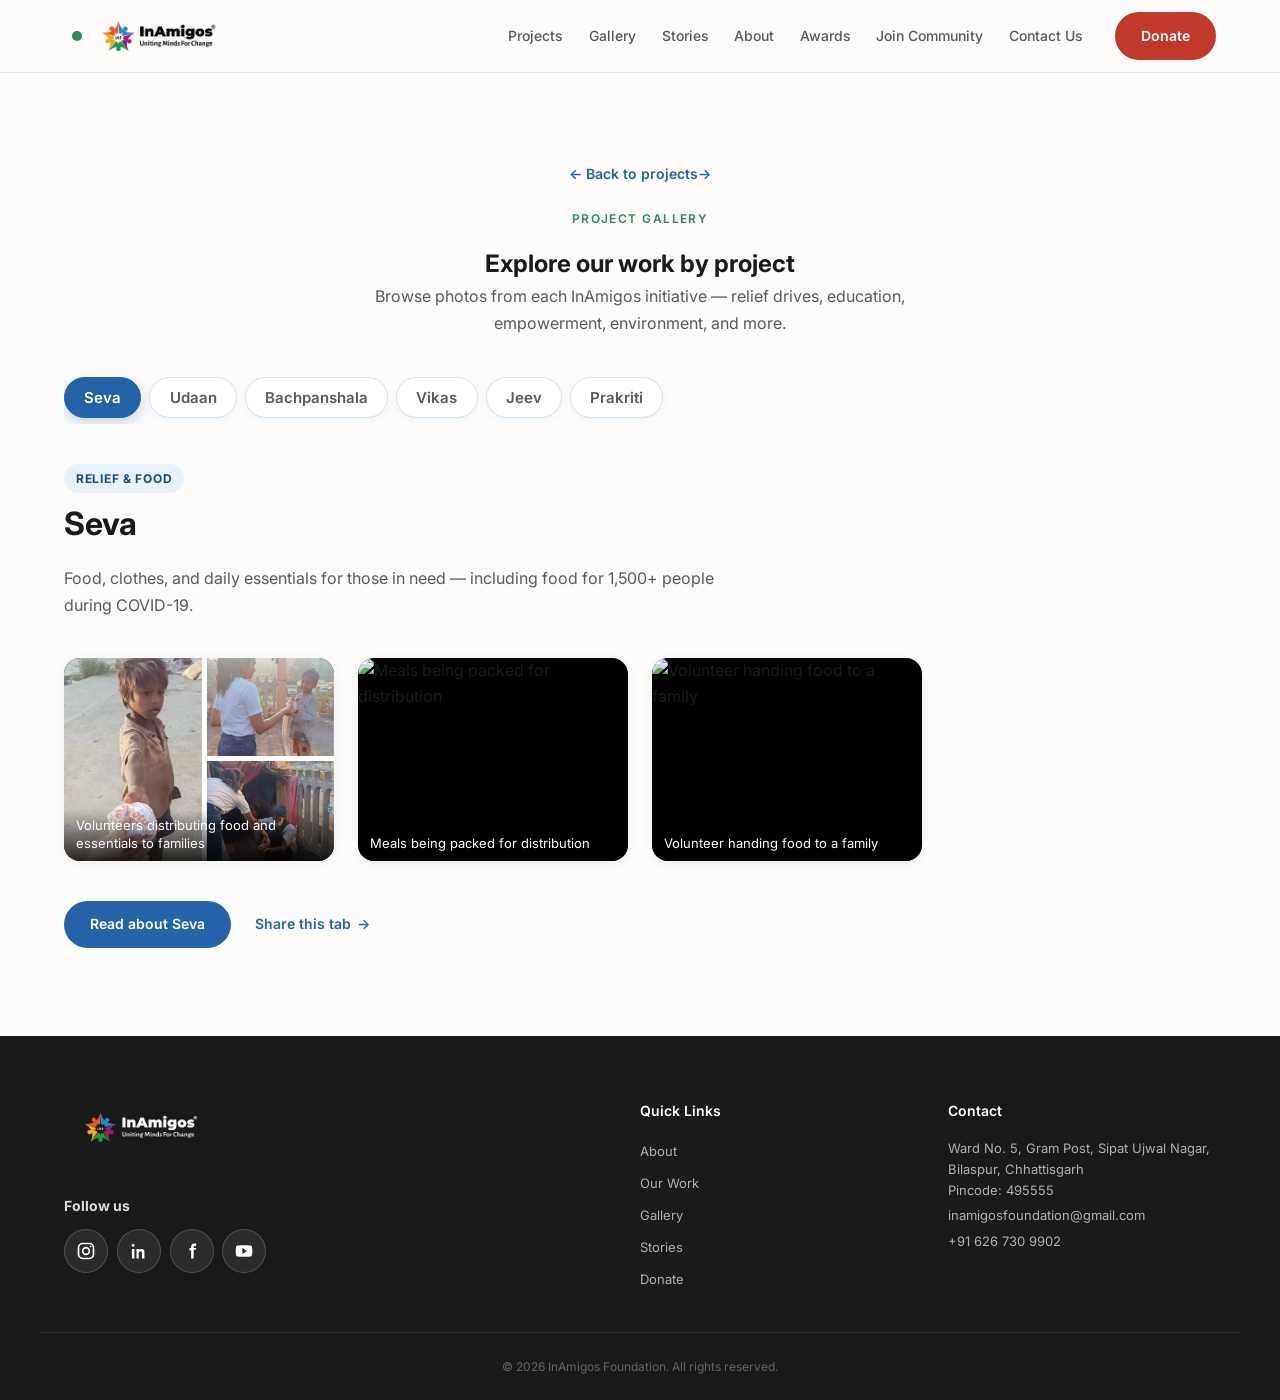
==== commit b456b1c2: "Add project jump nav, salient card copy, and Join Community links across the site. Co-authored-by: C" ====
--- a/gallery.html
+++ b/gallery.html
@@ -37,6 +37,7 @@
                         <li><a href="stories.html">Stories</a></li>
                         <li><a href="index.html#about">About</a></li>
                         <li><a href="index.html#awards">Awards</a></li>
+                        <li><a href="index.html#join-community">Join Community</a></li>
                         <li><a href="index.html#contact">Contact Us</a></li>
                     </ul>
                     <a href="index.html#donate-form" class="btn btn--pill btn--red"
@@ -63,6 +64,7 @@
                     <li><a href="stories.html">Stories</a></li>
                     <li><a href="index.html#about">About</a></li>
                     <li><a href="index.html#awards">Awards</a></li>
+                    <li><a href="index.html#join-community">Join Community</a></li>
                     <li><a href="index.html#contact">Contact Us</a></li>
                 </ul>
                 <a
--- a/styles.css
+++ b/styles.css
@@ -693,31 +693,35 @@
     margin-bottom: var(--space-md);
 }
 
-/* Red primer = urgency to act; yellow payoff = optimistic reward (peak-end rule) */
+/* Blue primer = trust to act; yellow payoff = optimistic reward (peak-end rule) */
 .hero__heading-line {
     display: inline-block;
-    font-size: 0.42em;
-    font-weight: 800;
-    letter-spacing: 0.14em;
+    font-size: 0.48em;
+    font-weight: 900;
+    letter-spacing: 0.12em;
     text-transform: uppercase;
     margin-bottom: 0.45em;
 }
 
 .hero__heading-line--action {
-    padding: 0.35em 0.85em 0.35em 0.75em;
-    color: var(--color-red-dark);
+    padding: 0.38em 0.9em 0.38em 0.8em;
+    color: #ffffff;
     background: linear-gradient(
-        135deg,
-        var(--color-red-light) 0%,
-        #fff 55%,
-        rgba(255, 210, 77, 0.2) 100%
+        145deg,
+        #3b82c4 0%,
+        var(--color-blue) 38%,
+        var(--color-blue-dark) 100%
     );
-    border: 2px solid rgba(192, 57, 43, 0.35);
-    border-left: 4px solid var(--color-red);
+    border: 2px solid rgba(255, 255, 255, 0.45);
+    border-left: 4px solid var(--color-yellow);
     border-radius: var(--radius-pill);
+    text-shadow: 0 1px 3px rgba(0, 0, 0, 0.22);
     box-shadow:
-        0 4px 18px rgba(192, 57, 43, 0.22),
-        inset 0 1px 0 rgba(255, 255, 255, 0.85);
+        0 10px 32px rgba(37, 99, 168, 0.42),
+        0 0 0 3px rgba(37, 99, 168, 0.28),
+        inset 0 2px 0 rgba(255, 255, 255, 0.28),
+        inset 0 -2px 0 rgba(26, 77, 128, 0.35);
+    animation: hero-action-glow 3s ease-in-out infinite;
 }
 
 .hero__heading-line--action::before {
@@ -725,9 +729,29 @@
     display: inline-block;
     margin-right: 0.45em;
     font-size: 0.55em;
-    color: var(--color-red);
+    color: var(--color-yellow);
+    text-shadow: 0 0 8px rgba(255, 210, 77, 0.75);
     vertical-align: middle;
     animation: hero-pulse-dot 2.5s ease-in-out infinite;
+}
+
+@keyframes hero-action-glow {
+    0%,
+    100% {
+        box-shadow:
+            0 10px 32px rgba(37, 99, 168, 0.42),
+            0 0 0 3px rgba(37, 99, 168, 0.28),
+            inset 0 2px 0 rgba(255, 255, 255, 0.28),
+            inset 0 -2px 0 rgba(26, 77, 128, 0.35);
+    }
+    50% {
+        box-shadow:
+            0 14px 40px rgba(37, 99, 168, 0.52),
+            0 0 0 3px var(--color-blue),
+            0 0 22px rgba(59, 130, 196, 0.45),
+            inset 0 2px 0 rgba(255, 255, 255, 0.32),
+            inset 0 -2px 0 rgba(26, 77, 128, 0.35);
+    }
 }
 
 /* Yellow block = Von Restorff salience; red ring = urgency anchor */
@@ -749,7 +773,7 @@
 }
 
 .hero__heading-accent-inner--impact {
-    color: var(--color-red-dark);
+    color: #5c1a12;
     background: linear-gradient(
         145deg,
         #fff176 0%,
@@ -1723,6 +1747,152 @@
     z-index: 1;
 }
 
+/* Project jump labels — choice architecture for quick in-section navigation */
+.projects__jump {
+    margin-bottom: var(--space-lg);
+}
+
+.projects__jump-head {
+    display: flex;
+    flex-wrap: wrap;
+    align-items: center;
+    justify-content: center;
+    gap: 0.35rem 0.85rem;
+    margin-bottom: 0.85rem;
+    text-align: center;
+}
+
+.projects__jump-label {
+    margin: 0;
+    font-size: 0.75rem;
+    font-weight: 800;
+    letter-spacing: 0.1em;
+    text-transform: uppercase;
+    color: var(--color-green-dark);
+}
+
+.projects__jump-hint {
+    margin: 0;
+    font-size: 0.8125rem;
+    color: var(--color-text-muted);
+}
+
+.projects__jump-wrap {
+    position: relative;
+}
+
+.projects__jump-list {
+    display: flex;
+    flex-wrap: wrap;
+    justify-content: center;
+    gap: 0.55rem;
+    margin: 0;
+    padding: 0;
+    list-style: none;
+}
+
+.projects__jump-link {
+    position: relative;
+    display: inline-flex;
+    flex-direction: column;
+    align-items: flex-start;
+    gap: 0.12rem;
+    min-height: 44px;
+    padding: 0.55rem 0.95rem;
+    font-weight: 700;
+    line-height: 1.2;
+    text-decoration: none;
+    color: var(--color-text);
+    background: rgba(255, 255, 255, 0.92);
+    border: 2px solid rgba(0, 0, 0, 0.08);
+    border-radius: var(--radius-pill);
+    box-shadow: 0 4px 14px rgba(0, 0, 0, 0.08);
+    transition:
+        transform var(--transition),
+        border-color var(--transition),
+        box-shadow var(--transition),
+        background-color var(--transition),
+        color var(--transition);
+}
+
+.projects__jump-link--blue {
+    border-left: 4px solid var(--color-blue);
+}
+
+.projects__jump-link--green {
+    border-left: 4px solid var(--color-green);
+}
+
+.projects__jump-link:hover,
+.projects__jump-link:focus-visible {
+    transform: translateY(-2px);
+    background: #ffffff;
+    box-shadow: 0 8px 22px rgba(0, 0, 0, 0.12);
+}
+
+.projects__jump-link--blue:hover,
+.projects__jump-link--blue:focus-visible,
+.projects__jump-link--blue.is-active {
+    border-color: rgba(37, 99, 168, 0.35);
+    color: var(--color-blue-dark);
+    box-shadow: 0 8px 22px rgba(37, 99, 168, 0.18);
+}
+
+.projects__jump-link--green:hover,
+.projects__jump-link--green:focus-visible,
+.projects__jump-link--green.is-active {
+    border-color: rgba(45, 138, 94, 0.35);
+    color: var(--color-green-dark);
+    box-shadow: 0 8px 22px rgba(45, 138, 94, 0.18);
+}
+
+.projects__jump-link.is-active {
+    background: #ffffff;
+    transform: translateY(-1px);
+}
+
+.projects__jump-name {
+    font-size: 0.875rem;
+    font-weight: 800;
+    letter-spacing: -0.01em;
+}
+
+.projects__jump-link--featured .projects__jump-name::before {
+    content: "★ ";
+    color: var(--color-yellow-dark);
+}
+
+.projects__jump-cat {
+    font-size: 0.625rem;
+    font-weight: 700;
+    letter-spacing: 0.05em;
+    text-transform: uppercase;
+    color: var(--color-text-muted);
+}
+
+.projects__jump-item {
+    position: relative;
+}
+
+.projects__grid > .bento-tile:target,
+.projects__grid > .bento-tile.project-jump-flash {
+    animation: project-jump-highlight 1.35s ease;
+}
+
+@keyframes project-jump-highlight {
+    0%,
+    100% {
+        box-shadow: none;
+    }
+    20%,
+    55% {
+        border-color: var(--color-yellow);
+        box-shadow:
+            0 0 0 3px rgba(255, 210, 77, 0.85),
+            0 14px 34px rgba(212, 160, 23, 0.28);
+    }
+}
+
 .projects__grid {
     display: grid;
     grid-template-columns: repeat(4, 1fr);
@@ -1735,6 +1905,7 @@
 .projects__grid > .bento-tile {
     height: 100%;
     min-height: 0;
+    scroll-margin-top: var(--header-offset);
 }
 
 /* Tile sizes */
@@ -1915,12 +2086,197 @@
 }
 
 .projects__grid .bento-tile--wide:not(.bento-tile--split) .bento-tile__overlay p,
-.projects__grid .bento-tile--tall:not(.bento-tile--split) .bento-tile__overlay p {
+.projects__grid .bento-tile--tall:not(.bento-tile--split) .bento-tile__overlay p,
+.projects__grid .bento-tile--wide:not(.bento-tile--split) .bento-tile__desc,
+.projects__grid .bento-tile--tall:not(.bento-tile--split) .bento-tile__desc {
     display: -webkit-box;
     -webkit-box-orient: vertical;
     -webkit-line-clamp: 2;
     overflow: hidden;
     margin-bottom: 0;
+}
+
+/* What We Do — Von Restorff titles, Gestalt text panel, numeracy stat chips */
+.projects__grid .bento-tile:not(.bento-tile--split) .bento-tile__content {
+    width: 100%;
+    padding: 0.7rem 0.85rem 0.65rem;
+    background: linear-gradient(
+        165deg,
+        rgba(0, 0, 0, 0.78) 0%,
+        rgba(0, 0, 0, 0.52) 100%
+    );
+    border: 1px solid rgba(255, 255, 255, 0.16);
+    border-radius: var(--radius-md);
+    backdrop-filter: blur(8px);
+    -webkit-backdrop-filter: blur(8px);
+    box-shadow: 0 8px 28px rgba(0, 0, 0, 0.38);
+}
+
+.projects__grid .bento-tile__overlay h3 {
+    margin-bottom: 0.35rem;
+    text-shadow: none;
+}
+
+.projects__grid .bento-tile--blue .bento-tile__overlay h3,
+.projects__grid .bento-tile--green .bento-tile__overlay h3 {
+    color: inherit;
+}
+
+.projects__grid .bento-tile__title {
+    display: inline-block;
+    font-weight: 900;
+    letter-spacing: -0.025em;
+    line-height: 1.15;
+    color: #ffffff;
+    padding: 0.18em 0.55em 0.2em;
+    border-radius: 0.24em;
+    transform: rotate(-0.75deg);
+    transition:
+        transform var(--transition),
+        box-shadow var(--transition);
+}
+
+.projects__grid .bento-tile--blue .bento-tile__title {
+    background: linear-gradient(
+        145deg,
+        #3b82c4 0%,
+        var(--color-blue) 42%,
+        var(--color-blue-dark) 100%
+    );
+    box-shadow:
+        0 6px 20px rgba(37, 99, 168, 0.48),
+        inset 0 1px 0 rgba(255, 255, 255, 0.32),
+        inset 0 -2px 0 rgba(26, 77, 128, 0.35);
+}
+
+.projects__grid .bento-tile--green .bento-tile__title {
+    background: linear-gradient(
+        145deg,
+        #3da76e 0%,
+        var(--color-green) 42%,
+        var(--color-green-dark) 100%
+    );
+    box-shadow:
+        0 6px 20px rgba(45, 138, 94, 0.48),
+        inset 0 1px 0 rgba(255, 255, 255, 0.32),
+        inset 0 -2px 0 rgba(31, 107, 71, 0.35);
+}
+
+.projects__grid .bento-tile--wide .bento-tile__title {
+    font-size: 1.08em;
+}
+
+.projects__grid .bento-tile.is-featured .bento-tile__title {
+    box-shadow:
+        0 6px 20px rgba(37, 99, 168, 0.48),
+        0 0 0 2px rgba(255, 210, 77, 0.85),
+        inset 0 1px 0 rgba(255, 255, 255, 0.32),
+        inset 0 -2px 0 rgba(26, 77, 128, 0.35);
+}
+
+.projects__grid .bento-tile:hover .bento-tile__title {
+    transform: rotate(-0.75deg) translateY(-2px);
+}
+
+.projects__grid .bento-tile--blue:hover .bento-tile__title {
+    box-shadow:
+        0 10px 26px rgba(37, 99, 168, 0.55),
+        0 0 18px rgba(140, 194, 247, 0.35),
+        inset 0 1px 0 rgba(255, 255, 255, 0.36),
+        inset 0 -2px 0 rgba(26, 77, 128, 0.35);
+}
+
+.projects__grid .bento-tile--green:hover .bento-tile__title {
+    box-shadow:
+        0 10px 26px rgba(45, 138, 94, 0.55),
+        0 0 18px rgba(121, 227, 173, 0.35),
+        inset 0 1px 0 rgba(255, 255, 255, 0.36),
+        inset 0 -2px 0 rgba(31, 107, 71, 0.35);
+}
+
+.projects__grid .bento-tile__desc {
+    font-size: 0.8125rem;
+    font-weight: 600;
+    line-height: 1.5;
+    color: rgba(255, 255, 255, 0.92);
+    text-shadow: 0 1px 8px rgba(0, 0, 0, 0.45);
+}
+
+.projects__grid .bento-tile__desc::first-line {
+    font-weight: 800;
+    color: #ffffff;
+}
+
+.projects__grid .bento-tile__badge {
+    font-size: 0.625rem;
+    letter-spacing: 0.07em;
+    box-shadow:
+        0 3px 14px rgba(0, 0, 0, 0.38),
+        0 0 0 2px rgba(255, 255, 255, 0.22);
+}
+
+.projects__grid .bento-tile__stat {
+    margin-bottom: 0.45rem;
+    padding: 0.36rem 0.75rem;
+    font-size: 0.6875rem;
+    font-weight: 800;
+    letter-spacing: 0.02em;
+    color: #5c4a08;
+    background: linear-gradient(
+        145deg,
+        #fff176 0%,
+        var(--color-yellow) 48%,
+        #ffb300 100%
+    );
+    border: 2px solid rgba(255, 255, 255, 0.55);
+    box-shadow: 0 4px 16px rgba(212, 160, 23, 0.42);
+    backdrop-filter: none;
+}
+
+.projects__grid .bento-tile__cta {
+    font-weight: 800;
+    letter-spacing: 0.02em;
+}
+
+/* Split panels — bold name + first-line hook on solid colour blocks */
+.projects__grid .bento-tile--split .bento-tile__title {
+    display: inline;
+    padding: 0;
+    background: none;
+    transform: none;
+    box-shadow: none;
+    font-weight: 900;
+    letter-spacing: -0.02em;
+    text-decoration: underline;
+    text-decoration-thickness: 2px;
+    text-underline-offset: 0.18em;
+}
+
+.projects__grid .bento-tile--split.bento-tile--blue .bento-tile__title {
+    color: var(--accent-text-blue);
+    text-decoration-color: rgba(140, 194, 247, 0.55);
+}
+
+.projects__grid .bento-tile--split.bento-tile--green .bento-tile__title {
+    color: var(--accent-text-green);
+    text-decoration-color: rgba(121, 227, 173, 0.55);
+}
+
+.projects__grid .bento-tile--split .bento-tile__desc::first-line {
+    font-weight: 800;
+    color: #ffffff;
+}
+
+.projects__grid .bento-tile--split .bento-tile__stat {
+    color: #5c4a08;
+    background: linear-gradient(
+        145deg,
+        #fff176 0%,
+        var(--color-yellow) 48%,
+        #ffb300 100%
+    );
+    border: 2px solid rgba(255, 255, 255, 0.45);
+    box-shadow: 0 3px 12px rgba(0, 0, 0, 0.2);
 }
 
 .projects__grid > .bento-tile--place-seva.bento-tile--split .bento-tile__cover {
@@ -4930,13 +5286,13 @@
     }
 
     .hero__heading-line {
-        font-size: 0.4em;
+        font-size: 0.46em;
         letter-spacing: 0.1em;
     }
 
     .hero__heading-line--action {
         display: inline-block;
-        padding: 0.3em 0.7em;
+        padding: 0.32em 0.75em;
     }
 
     .hero__heading-accent-inner,
@@ -5084,6 +5440,30 @@
         grid-template-columns: 1fr;
         grid-auto-rows: 240px;
         gap: 10px;
+    }
+
+    .projects__jump-wrap {
+        margin-inline: calc(-1 * var(--space-md));
+        padding-inline: var(--space-md);
+        overflow-x: auto;
+        -webkit-overflow-scrolling: touch;
+        scrollbar-width: none;
+    }
+
+    .projects__jump-wrap::-webkit-scrollbar {
+        display: none;
+    }
+
+    .projects__jump-list {
+        flex-wrap: nowrap;
+        justify-content: flex-start;
+        width: max-content;
+        max-width: none;
+        padding-bottom: 0.15rem;
+    }
+
+    .projects__jump-link {
+        min-width: 7.5rem;
     }
 
     .bento-tile--large,
